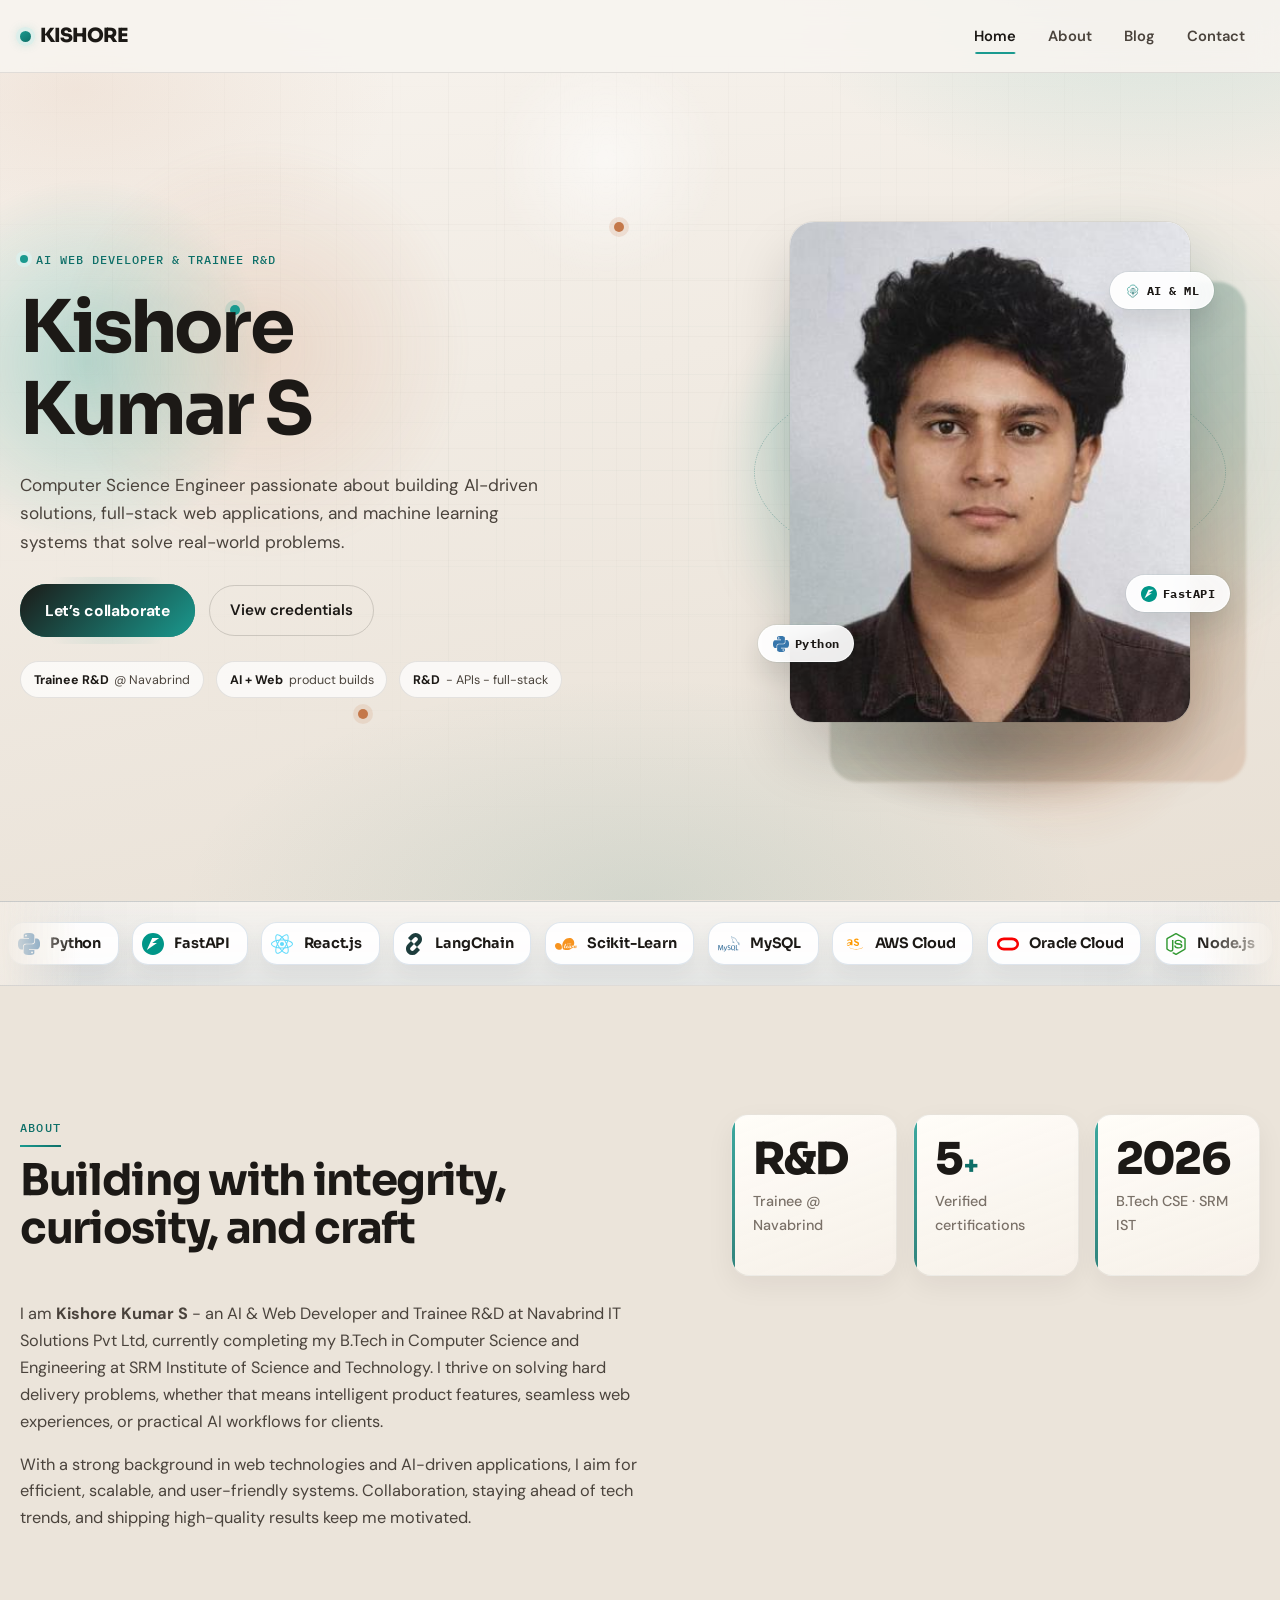
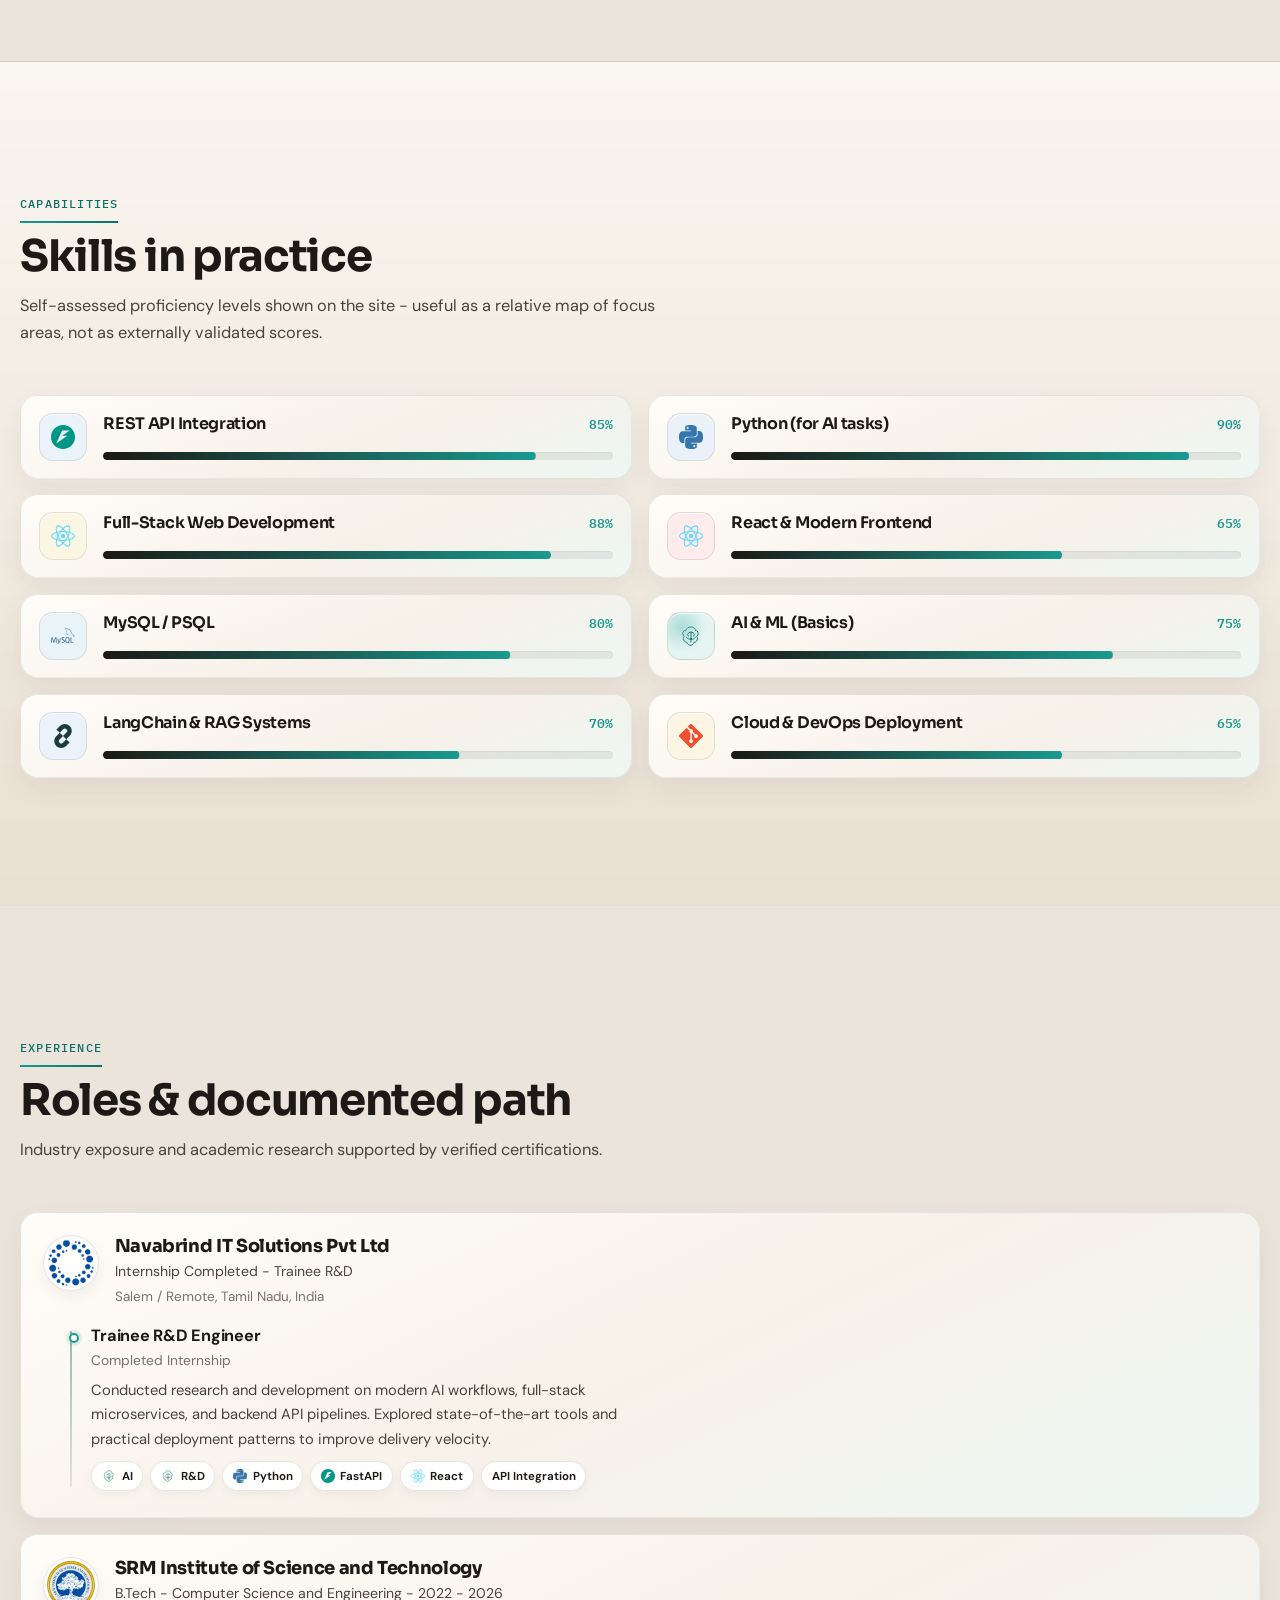
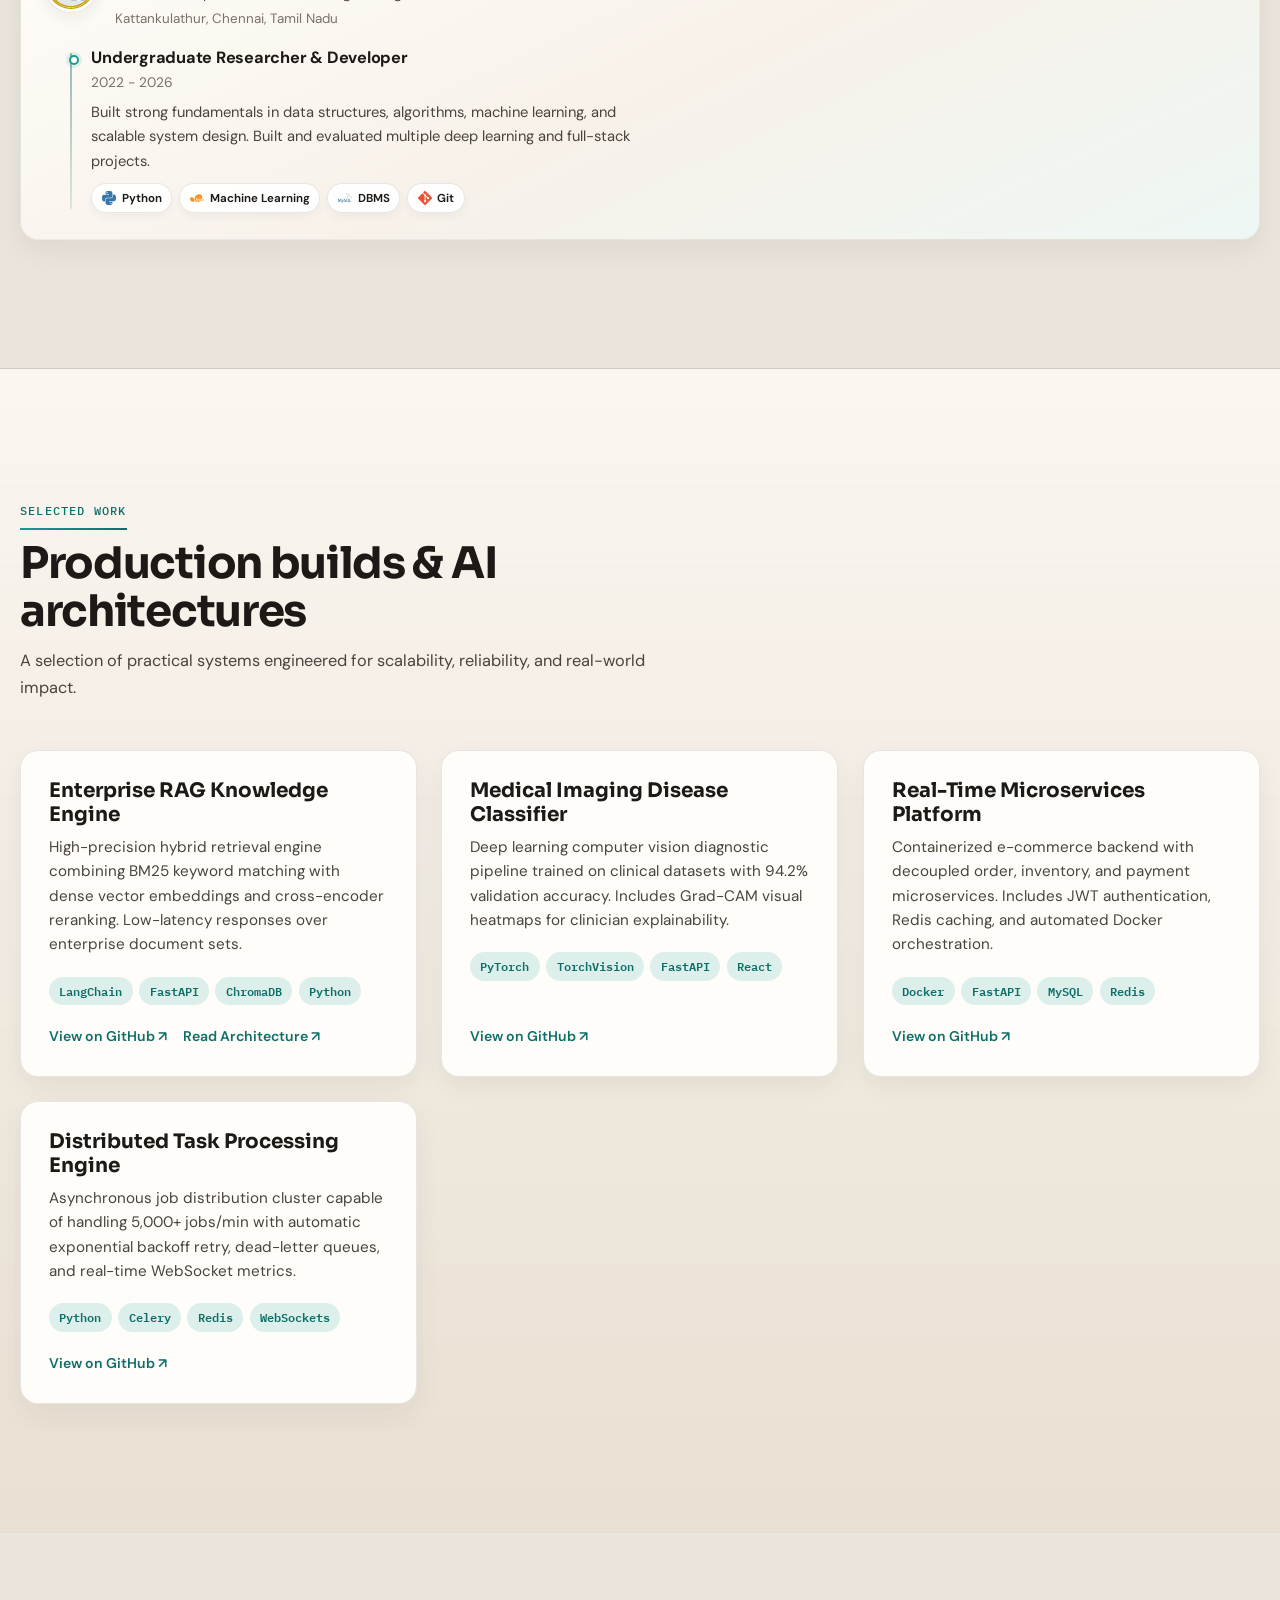
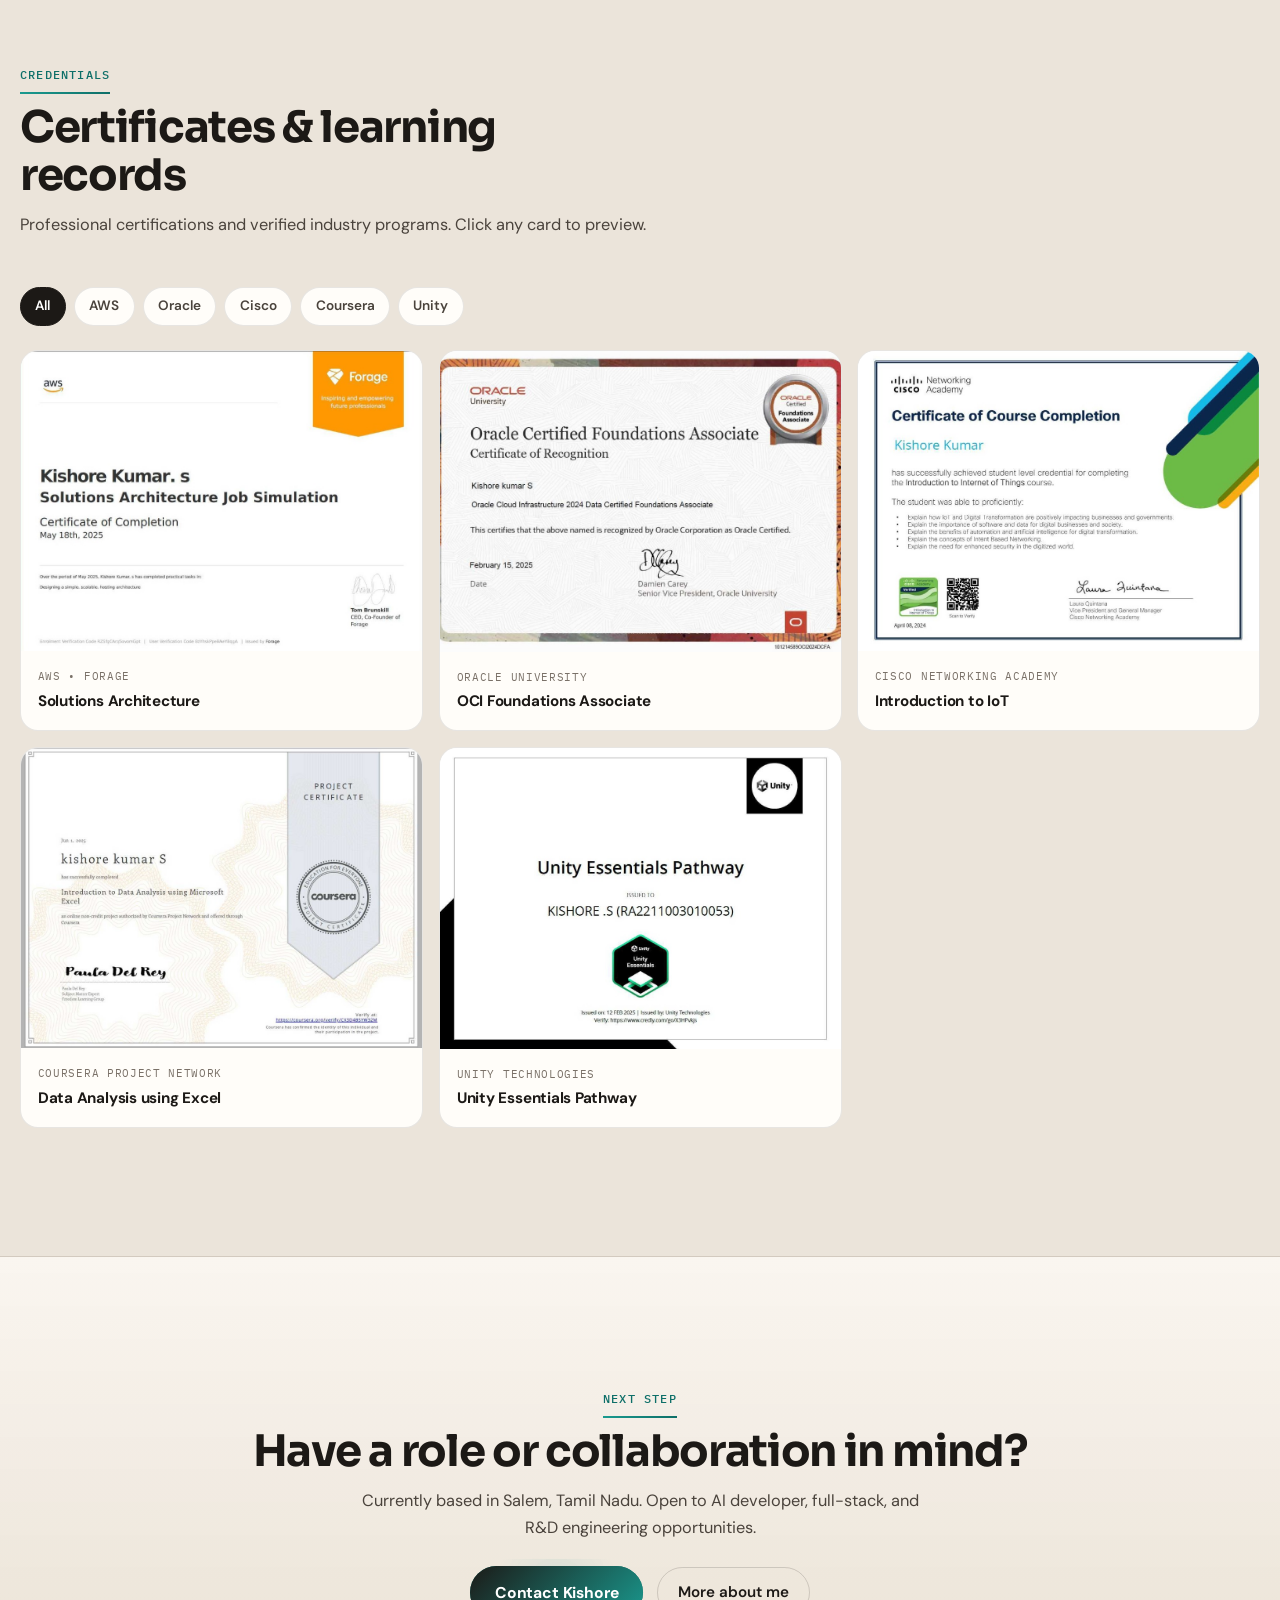
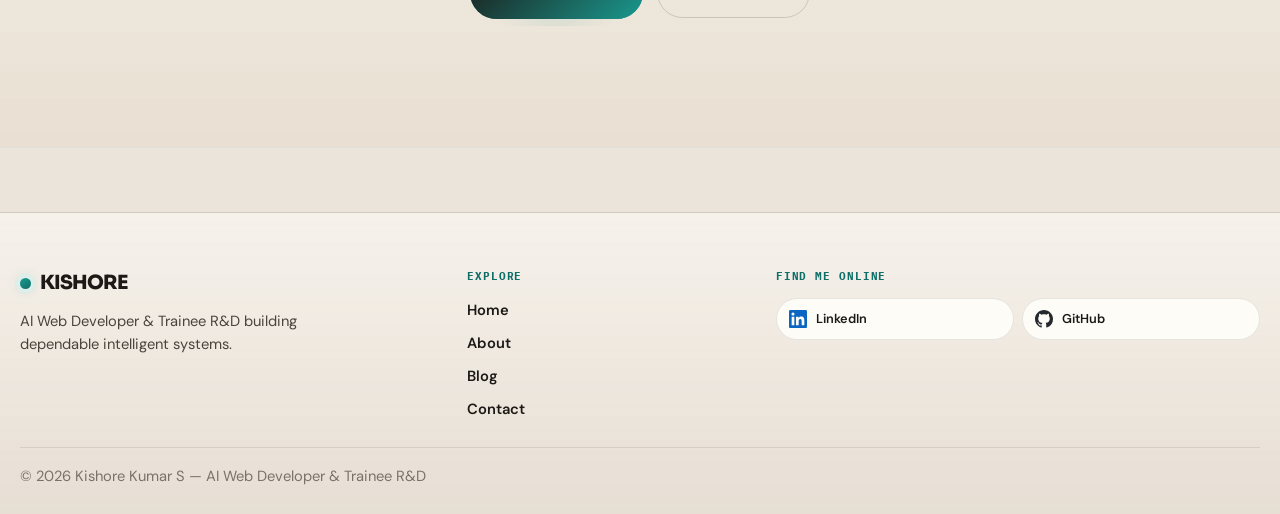
==== index.html @ 79410827 "Initial commit - Personal Portfolio" ====
<!doctype html>
<html lang="en">
<head>
  <meta charset="utf-8">
  <meta name="viewport" content="width=device-width, initial-scale=1">
  <meta name="description" content="Kishore Kumar S - AI Developer, Full Stack Engineer & Trainee R&D at Navabrind IT Solutions. Computer Science Engineer building AI-driven solutions and production web architectures.">
  <link rel="icon" href="img/rfavicon.png" type="image/png">
  <title>Kishore Kumar S - AI Web Developer &amp; Trainee R&amp;D</title>
  <link href="https://cdn.jsdelivr.net/npm/bootstrap@5.3.3/dist/css/bootstrap.min.css" rel="stylesheet">
  <link rel="stylesheet" href="assets/css/portfolio.css?v=28">
  <link rel="stylesheet" href="assets/css/motion.css?v=28">
</head>
<body>
  <div class="scroll-progress" data-scroll-progress aria-hidden="true"></div>
  <div class="cursor-glow" data-cursor-glow aria-hidden="true"></div>

  <!-- SITE HEADER -->
  <header class="site-header" data-site-header>
    <nav class="navbar navbar-expand-lg">
      <div class="nav-shell">
        <a class="brand-mark navbar-brand" href="index.html"><span>KISHORE</span></a>
        <button class="navbar-toggler" type="button" data-bs-toggle="collapse" data-bs-target="#primaryNav" aria-controls="primaryNav" aria-expanded="false" aria-label="Toggle navigation">
          <span class="navbar-toggler-icon"></span>
        </button>
        <div class="collapse navbar-collapse" id="primaryNav">
          <div class="nav-track-host" data-nav-track>
            <span class="nav-indicator" data-nav-indicator aria-hidden="true"></span>
            <ul class="nav-track">
              <li><a class="nav-link is-active" href="index.html" aria-current="page">Home</a></li>
              <li><a class="nav-link" href="about.html">About</a></li>
              <li><a class="nav-link" href="blog.html">Blog</a></li>
              <li><a class="nav-link" href="contact.html">Contact</a></li>
            </ul>
          </div>
        </div>
      </div>
    </nav>
  </header>

  <main>
    <!-- HERO SECTION -->
    <section class="hero is-hero-ready" data-hero>
      <div class="hero-backdrop" aria-hidden="true">
        <span class="hero-orb hero-orb--a"></span>
        <span class="hero-orb hero-orb--b"></span>
        <span class="hero-orb hero-orb--c"></span>
        <span class="hero-spark hero-spark--1"></span>
        <span class="hero-spark hero-spark--2"></span>
        <span class="hero-spark hero-spark--3"></span>
        <span class="hero-spark hero-spark--4"></span>
        <div class="hero-mesh"></div>
      </div>
      <div class="hero-grid">
        <div class="hero-copy">
          <p class="hero-kicker">AI Web Developer &amp; Trainee R&amp;D</p>
          <h1 class="hero-title" aria-label="Kishore Kumar S">
            <span class="reveal-line" style="--order:0"><span class="reveal-line__inner">Kishore</span></span>
            <span class="reveal-line" style="--order:1"><span class="reveal-line__inner">Kumar S</span></span>
          </h1>
          <p class="hero-lead">
            Computer Science Engineer passionate about building AI-driven solutions,
            full-stack web applications, and machine learning systems that solve real-world problems.
          </p>
          <div class="hero-actions">
            <a class="btn-magnet" href="contact.html">
              <span class="btn-magnet__label">Let’s collaborate</span>
            </a>
            <a class="btn-ghost" href="#credentials">View credentials</a>
          </div>
          <!-- White Pill Badges (Template Style) -->
          <div class="hero-trust" aria-label="Highlights">
            <span><strong>Trainee R&amp;D</strong> @ Navabrind</span>
            <span><strong>AI + Web</strong> product builds</span>
            <span><strong>R&amp;D</strong> - APIs - full-stack</span>
          </div>
        </div>

        <div class="hero-visual">
          <div class="portrait-stage">
            <span class="portrait-glow" aria-hidden="true"></span>
            <span class="portrait-ring" aria-hidden="true"></span>
            <span class="portrait-ring portrait-ring--inner" aria-hidden="true"></span>
            <div class="portrait-frame" data-tilt>
              <img class="portrait-img" src="img/kishore-portrait.jpg" alt="Portrait of Kishore Kumar S" width="768" height="1024">
            </div>
            <span class="hero-float-chip hero-float-chip--ai" aria-hidden="true">
              <img src="assets/img/ai-brain.svg" alt="" width="18" height="18"> AI &amp; ML
            </span>
            <span class="hero-float-chip hero-float-chip--api" aria-hidden="true">
              <img src="assets/img/icons/fastapi.svg" alt="" width="16" height="16"> FastAPI
            </span>
            <span class="hero-float-chip hero-float-chip--code" aria-hidden="true">
              <img src="assets/img/icons/python.svg" alt="" width="16" height="16"> Python
            </span>
          </div>
        </div>
      </div>
    </section>

    <!-- MARQUEE -->
    <div class="marquee" aria-label="Technical skill stream">
      <div class="marquee__track" data-marquee>
        <span class="marquee__item"><img src="assets/img/icons/python.svg" alt="" width="22" height="22"> Python</span>
        <span class="marquee__item"><img src="assets/img/icons/fastapi.svg" alt="" width="22" height="22"> FastAPI</span>
        <span class="marquee__item"><img src="assets/img/icons/react.svg" alt="" width="22" height="22"> React.js</span>
        <span class="marquee__item"><img src="assets/img/icons/langchain.svg" alt="" width="22" height="22"> LangChain</span>
        <span class="marquee__item"><img src="assets/img/icons/scikitlearn.svg" alt="" width="22" height="22"> Scikit-Learn</span>
        <span class="marquee__item"><img src="assets/img/icons/mysql.svg" alt="" width="22" height="22"> MySQL</span>
        <span class="marquee__item"><img src="assets/img/icons/aws-color.svg" alt="" width="22" height="22"> AWS Cloud</span>
        <span class="marquee__item"><img src="assets/img/icons/oracle-color.svg" alt="" width="22" height="22"> Oracle Cloud</span>
        <span class="marquee__item"><img src="assets/img/icons/nodejs.svg" alt="" width="22" height="22"> Node.js</span>
        <span class="marquee__item"><img src="assets/img/icons/streamlit.svg" alt="" width="22" height="22"> Streamlit</span>
        <span class="marquee__item"><img src="assets/img/icons/git.svg" alt="" width="22" height="22"> Git &amp; CI/CD</span>
        <!-- Duplicate for continuous scroll -->
        <span class="marquee__item"><img src="assets/img/icons/python.svg" alt="" width="22" height="22"> Python</span>
        <span class="marquee__item"><img src="assets/img/icons/fastapi.svg" alt="" width="22" height="22"> FastAPI</span>
        <span class="marquee__item"><img src="assets/img/icons/react.svg" alt="" width="22" height="22"> React.js</span>
        <span class="marquee__item"><img src="assets/img/icons/langchain.svg" alt="" width="22" height="22"> LangChain</span>
        <span class="marquee__item"><img src="assets/img/icons/scikitlearn.svg" alt="" width="22" height="22"> Scikit-Learn</span>
        <span class="marquee__item"><img src="assets/img/icons/mysql.svg" alt="" width="22" height="22"> MySQL</span>
        <span class="marquee__item"><img src="assets/img/icons/aws-color.svg" alt="" width="22" height="22"> AWS Cloud</span>
        <span class="marquee__item"><img src="assets/img/icons/oracle-color.svg" alt="" width="22" height="22"> Oracle Cloud</span>
      </div>
    </div>

    <!-- ABOUT SECTION (Screenshot 7) -->
    <section class="section" id="about">
      <div class="site-wrap">
        <div class="about-grid">
          <div>
            <header class="section-head" data-reveal style="--order:0">
              <p class="section-eyebrow">About</p>
              <h2 class="section-title">Building with integrity, curiosity, and craft</h2>
            </header>
            <div class="bio-text" data-reveal style="--order:1">
              <p>
                I am <strong>Kishore Kumar S</strong> - an AI &amp; Web Developer and Trainee R&amp;D
                at Navabrind IT Solutions Pvt Ltd, currently completing my B.Tech in Computer Science
                and Engineering at SRM Institute of Science and Technology. I thrive on solving hard
                delivery problems, whether that means intelligent product features, seamless web
                experiences, or practical AI workflows for clients.
              </p>
              <p>
                With a strong background in web technologies and AI-driven applications, I aim for
                efficient, scalable, and user-friendly systems. Collaboration, staying ahead of
                tech trends, and shipping high-quality results keep me motivated.
              </p>
            </div>
          </div>

          <div>
            <div class="metric-grid" aria-label="Operational highlights">
              <article class="metric-card" data-reveal data-lift style="--order:0">
                <div class="metric-value">R&amp;D</div>
                <p class="metric-label">Trainee @ Navabrind</p>
              </article>
              <article class="metric-card" data-reveal data-lift style="--order:1">
                <div class="metric-value">
                  <span data-count="5">0</span><span class="suffix">+</span>
                </div>
                <p class="metric-label">Verified certifications</p>
              </article>
              <article class="metric-card" data-reveal data-lift style="--order:2">
                <div class="metric-value">2026</div>
                <p class="metric-label">B.Tech CSE · SRM IST</p>
              </article>
            </div>
          </div>
        </div>
      </div>
    </section>

    <!-- SKILLS IN PRACTICE (Screenshot 8) -->
    <section class="section section-band" id="skills">
      <div class="site-wrap">
        <header class="section-head" data-reveal style="--order:0">
          <p class="section-eyebrow">Capabilities</p>
          <h2 class="section-title">Skills in practice</h2>
          <p class="section-copy">
            Self-assessed proficiency levels shown on the site - useful as a relative map of focus areas,
            not as externally validated scores.
          </p>
        </header>

        <div class="skill-stack">
          <div class="skill-row" data-skill="85" data-reveal style="--order:0">
            <div class="skill-icon skill-icon--api" aria-hidden="true">
              <img src="assets/img/icons/fastapi.svg" alt="" width="24" height="24">
            </div>
            <div class="skill-meta">
              <h3 class="skill-name">REST API Integration</h3>
              <span class="skill-badge" data-skill-badge>0%</span>
            </div>
            <div class="skill-track" role="presentation"><span class="skill-fill"></span></div>
          </div>

          <div class="skill-row" data-skill="90" data-reveal style="--order:1">
            <div class="skill-icon skill-icon--python" aria-hidden="true">
              <img src="assets/img/icons/python.svg" alt="" width="24" height="24">
            </div>
            <div class="skill-meta">
              <h3 class="skill-name">Python (for AI tasks)</h3>
              <span class="skill-badge" data-skill-badge>0%</span>
            </div>
            <div class="skill-track" role="presentation"><span class="skill-fill"></span></div>
          </div>

          <div class="skill-row" data-skill="88" data-reveal style="--order:2">
            <div class="skill-icon skill-icon--js" aria-hidden="true">
              <img src="assets/img/icons/react.svg" alt="" width="24" height="24">
            </div>
            <div class="skill-meta">
              <h3 class="skill-name">Full-Stack Web Development</h3>
              <span class="skill-badge" data-skill-badge>0%</span>
            </div>
            <div class="skill-track" role="presentation"><span class="skill-fill"></span></div>
          </div>

          <div class="skill-row" data-skill="65" data-reveal style="--order:3">
            <div class="skill-icon skill-icon--ci" aria-hidden="true">
              <img src="assets/img/icons/react.svg" alt="" width="24" height="24">
            </div>
            <div class="skill-meta">
              <h3 class="skill-name">React &amp; Modern Frontend</h3>
              <span class="skill-badge" data-skill-badge>0%</span>
            </div>
            <div class="skill-track" role="presentation"><span class="skill-fill"></span></div>
          </div>

          <div class="skill-row" data-skill="80" data-reveal style="--order:4">
            <div class="skill-icon skill-icon--db" aria-hidden="true">
              <img src="assets/img/icons/mysql.svg" alt="" width="24" height="24">
            </div>
            <div class="skill-meta">
              <h3 class="skill-name">MySQL / PSQL</h3>
              <span class="skill-badge" data-skill-badge>0%</span>
            </div>
            <div class="skill-track" role="presentation"><span class="skill-fill"></span></div>
          </div>

          <div class="skill-row" data-skill="75" data-reveal style="--order:5">
            <div class="skill-icon skill-icon--ai" aria-hidden="true">
              <img src="assets/img/ai-brain.svg" alt="" width="24" height="24">
            </div>
            <div class="skill-meta">
              <h3 class="skill-name">AI &amp; ML (Basics)</h3>
              <span class="skill-badge" data-skill-badge>0%</span>
            </div>
            <div class="skill-track" role="presentation"><span class="skill-fill"></span></div>
          </div>

          <div class="skill-row" data-skill="70" data-reveal style="--order:6">
            <div class="skill-icon skill-icon--api" aria-hidden="true">
              <img src="assets/img/icons/langchain.svg" alt="" width="24" height="24">
            </div>
            <div class="skill-meta">
              <h3 class="skill-name">LangChain &amp; RAG Systems</h3>
              <span class="skill-badge" data-skill-badge>0%</span>
            </div>
            <div class="skill-track" role="presentation"><span class="skill-fill"></span></div>
          </div>

          <div class="skill-row" data-skill="65" data-reveal style="--order:7">
            <div class="skill-icon skill-icon--js" aria-hidden="true">
              <img src="assets/img/icons/git.svg" alt="" width="24" height="24">
            </div>
            <div class="skill-meta">
              <h3 class="skill-name">Cloud &amp; DevOps Deployment</h3>
              <span class="skill-badge" data-skill-badge>0%</span>
            </div>
            <div class="skill-track" role="presentation"><span class="skill-fill"></span></div>
          </div>
        </div>
      </div>
    </section>

    <!-- EXPERIENCE SECTION -->
    <section class="section" id="experience">
      <div class="site-wrap">
        <header class="section-head" data-reveal style="--order:0">
          <p class="section-eyebrow">Experience</p>
          <h2 class="section-title">Roles &amp; documented path</h2>
          <p class="section-copy">
            Industry exposure and academic research supported by verified certifications.
          </p>
        </header>

        <div class="exp-list">
          <!-- Navabrind IT Solutions -->
          <article class="exp-card" data-reveal data-lift style="--order:0">
            <div class="exp-card__head">
              <img class="exp-logo exp-logo--round" src="img/orgs/navabrind.svg" alt="Navabrind IT Solutions" width="56" height="56">
              <div>
                <h3 class="exp-company">Navabrind IT Solutions Pvt Ltd</h3>
                <p class="exp-meta">Internship Completed - Trainee R&amp;D</p>
                <p class="exp-loc">Salem / Remote, Tamil Nadu, India</p>
              </div>
            </div>
            <div class="exp-roles">
              <div class="exp-role">
                <h4 class="exp-role__title">Trainee R&amp;D Engineer</h4>
                <p class="exp-role__dates">Completed Internship</p>
                <p class="exp-role__copy">
                  Conducted research and development on modern AI workflows, full-stack microservices,
                  and backend API pipelines. Explored state-of-the-art tools and practical deployment
                  patterns to improve delivery velocity.
                </p>
                <div class="exp-skills">
                  <span class="exp-skill"><img src="assets/img/ai-brain.svg" alt="" width="16" height="16">AI</span>
                  <span class="exp-skill"><img src="assets/img/ai-brain.svg" alt="" width="16" height="16">R&amp;D</span>
                  <span class="exp-skill"><img src="assets/img/icons/python.svg" alt="" width="16" height="16">Python</span>
                  <span class="exp-skill"><img src="assets/img/icons/fastapi.svg" alt="" width="16" height="16">FastAPI</span>
                  <span class="exp-skill"><img src="assets/img/icons/react.svg" alt="" width="16" height="16">React</span>
                  <span class="exp-skill">API Integration</span>
                </div>
              </div>
            </div>
          </article>

          <!-- SRM IST -->
          <article class="exp-card" data-reveal data-lift style="--order:1">
            <div class="exp-card__head">
              <img class="exp-logo exp-logo--round" src="img/orgs/srm.svg" alt="SRM Institute of Science and Technology" width="56" height="56">
              <div>
                <h3 class="exp-company">SRM Institute of Science and Technology</h3>
                <p class="exp-meta">B.Tech - Computer Science and Engineering - 2022 - 2026</p>
                <p class="exp-loc">Kattankulathur, Chennai, Tamil Nadu</p>
              </div>
            </div>
            <div class="exp-roles">
              <div class="exp-role">
                <h4 class="exp-role__title">Undergraduate Researcher &amp; Developer</h4>
                <p class="exp-role__dates">2022 - 2026</p>
                <p class="exp-role__copy">
                  Built strong fundamentals in data structures, algorithms, machine learning, and
                  scalable system design. Built and evaluated multiple deep learning and full-stack projects.
                </p>
                <div class="exp-skills">
                  <span class="exp-skill"><img src="assets/img/icons/python.svg" alt="" width="16" height="16">Python</span>
                  <span class="exp-skill"><img src="assets/img/icons/scikitlearn.svg" alt="" width="16" height="16">Machine Learning</span>
                  <span class="exp-skill"><img src="assets/img/icons/mysql.svg" alt="" width="16" height="16">DBMS</span>
                  <span class="exp-skill"><img src="assets/img/icons/git.svg" alt="" width="16" height="16">Git</span>
                </div>
              </div>
            </div>
          </article>
        </div>
      </div>
    </section>

    <!-- FEATURED PROJECTS -->
    <section class="section section-band" id="projects">
      <div class="site-wrap">
        <header class="section-head" data-reveal style="--order:0">
          <p class="section-eyebrow">Selected Work</p>
          <h2 class="section-title">Production builds &amp; AI architectures</h2>
          <p class="section-copy">
            A selection of practical systems engineered for scalability, reliability, and real-world impact.
          </p>
        </header>

        <div class="project-grid">
          <article class="project-card" data-reveal data-lift style="--order:0">
            <div>
              <h3 class="project-card__title">Enterprise RAG Knowledge Engine</h3>
              <p class="project-card__copy">
                High-precision hybrid retrieval engine combining BM25 keyword matching with dense vector embeddings
                and cross-encoder reranking. Low-latency responses over enterprise document sets.
              </p>
              <div class="project-card__tech">
                <span>LangChain</span><span>FastAPI</span><span>ChromaDB</span><span>Python</span>
              </div>
            </div>
            <div class="project-card__links">
              <a href="https://github.com/kishore774477" target="_blank" rel="noopener noreferrer">View on GitHub ↗</a>
              <a href="blog-rag-production-guide.html">Read Architecture ↗</a>
            </div>
          </article>

          <article class="project-card" data-reveal data-lift style="--order:1">
            <div>
              <h3 class="project-card__title">Medical Imaging Disease Classifier</h3>
              <p class="project-card__copy">
                Deep learning computer vision diagnostic pipeline trained on clinical datasets with 94.2% validation
                accuracy. Includes Grad-CAM visual heatmaps for clinician explainability.
              </p>
              <div class="project-card__tech">
                <span>PyTorch</span><span>TorchVision</span><span>FastAPI</span><span>React</span>
              </div>
            </div>
            <div class="project-card__links">
              <a href="https://github.com/kishore774477" target="_blank" rel="noopener noreferrer">View on GitHub ↗</a>
            </div>
          </article>

          <article class="project-card" data-reveal data-lift style="--order:2">
            <div>
              <h3 class="project-card__title">Real-Time Microservices Platform</h3>
              <p class="project-card__copy">
                Containerized e-commerce backend with decoupled order, inventory, and payment microservices.
                Includes JWT authentication, Redis caching, and automated Docker orchestration.
              </p>
              <div class="project-card__tech">
                <span>Docker</span><span>FastAPI</span><span>MySQL</span><span>Redis</span>
              </div>
            </div>
            <div class="project-card__links">
              <a href="https://github.com/kishore774477" target="_blank" rel="noopener noreferrer">View on GitHub ↗</a>
            </div>
          </article>

          <article class="project-card" data-reveal data-lift style="--order:3">
            <div>
              <h3 class="project-card__title">Distributed Task Processing Engine</h3>
              <p class="project-card__copy">
                Asynchronous job distribution cluster capable of handling 5,000+ jobs/min with automatic exponential
                backoff retry, dead-letter queues, and real-time WebSocket metrics.
              </p>
              <div class="project-card__tech">
                <span>Python</span><span>Celery</span><span>Redis</span><span>WebSockets</span>
              </div>
            </div>
            <div class="project-card__links">
              <a href="https://github.com/kishore774477" target="_blank" rel="noopener noreferrer">View on GitHub ↗</a>
            </div>
          </article>
        </div>
      </div>
    </section>

    <!-- CREDENTIALS / CERTIFICATES (Screenshot 3 Fix) -->
    <section class="section" id="credentials">
      <div class="site-wrap">
        <header class="section-head" data-reveal style="--order:0">
          <p class="section-eyebrow">Credentials</p>
          <h2 class="section-title">Certificates &amp; learning records</h2>
          <p class="section-copy">
            Professional certifications and verified industry programs. Click any card to preview.
          </p>
        </header>

        <div class="cert-toolbar" data-cert-filters data-reveal style="--order:1" role="toolbar" aria-label="Filter certificates">
          <button type="button" class="cert-filter is-active" data-filter="*" aria-pressed="true">All</button>
          <button type="button" class="cert-filter" data-filter="aws" aria-pressed="false">AWS</button>
          <button type="button" class="cert-filter" data-filter="oracle" aria-pressed="false">Oracle</button>
          <button type="button" class="cert-filter" data-filter="cisco" aria-pressed="false">Cisco</button>
          <button type="button" class="cert-filter" data-filter="coursera" aria-pressed="false">Coursera</button>
          <button type="button" class="cert-filter" data-filter="unity" aria-pressed="false">Unity</button>
        </div>

        <div class="cert-grid" data-cert-grid>
          <!-- AWS Card -->
          <button type="button" class="cert-card" data-category="aws" data-reveal data-lift style="--order:0"
            data-cert-src="img/certificates/aws-solutions-architecture.jpg"
            data-cert-alt="AWS Solutions Architecture Job Simulation - Kishore Kumar S">
            <div class="cert-card__media">
              <img loading="lazy" src="img/certificates/aws-solutions-architecture.jpg" alt="AWS Solutions Architecture Job Simulation">
            </div>
            <div class="cert-card__body">
              <p class="cert-card__issuer">AWS &bull; Forage</p>
              <h3 class="cert-card__title">Solutions Architecture</h3>
            </div>
          </button>

          <!-- Oracle Card -->
          <button type="button" class="cert-card" data-category="oracle" data-reveal data-lift style="--order:1"
            data-cert-src="img/certificates/oracle-oci-foundations.jpg"
            data-cert-alt="Oracle Cloud Infrastructure 2024 Foundations Associate - Kishore Kumar S">
            <div class="cert-card__media">
              <img loading="lazy" src="img/certificates/oracle-oci-foundations.jpg" alt="Oracle Cloud Infrastructure 2024 Foundations Associate">
            </div>
            <div class="cert-card__body">
              <p class="cert-card__issuer">Oracle University</p>
              <h3 class="cert-card__title">OCI Foundations Associate</h3>
            </div>
          </button>

          <!-- Cisco Card -->
          <button type="button" class="cert-card" data-category="cisco" data-reveal data-lift style="--order:2"
            data-cert-src="img/certificates/cisco-iot-networking.jpg"
            data-cert-alt="Cisco Introduction to Internet of Things - Kishore Kumar S">
            <div class="cert-card__media">
              <img loading="lazy" src="img/certificates/cisco-iot-networking.jpg" alt="Cisco Introduction to Internet of Things">
            </div>
            <div class="cert-card__body">
              <p class="cert-card__issuer">Cisco Networking Academy</p>
              <h3 class="cert-card__title">Introduction to IoT</h3>
            </div>
          </button>

          <!-- Coursera Card -->
          <button type="button" class="cert-card" data-category="coursera" data-reveal data-lift style="--order:3"
            data-cert-src="img/certificates/coursera-data-analysis.jpg"
            data-cert-alt="Coursera Introduction to Data Analysis using Excel - Kishore Kumar S">
            <div class="cert-card__media">
              <img loading="lazy" src="img/certificates/coursera-data-analysis.jpg" alt="Coursera Introduction to Data Analysis using Excel">
            </div>
            <div class="cert-card__body">
              <p class="cert-card__issuer">Coursera Project Network</p>
              <h3 class="cert-card__title">Data Analysis using Excel</h3>
            </div>
          </button>

          <!-- Unity Card -->
          <button type="button" class="cert-card" data-category="unity" data-reveal data-lift style="--order:4"
            data-cert-src="img/certificates/unity-essentials.jpg"
            data-cert-alt="Unity Essentials Pathway - Kishore Kumar S">
            <div class="cert-card__media">
              <img loading="lazy" src="img/certificates/unity-essentials.jpg" alt="Unity Essentials Pathway">
            </div>
            <div class="cert-card__body">
              <p class="cert-card__issuer">Unity Technologies</p>
              <h3 class="cert-card__title">Unity Essentials Pathway</h3>
            </div>
          </button>
        </div>
      </div>
    </section>

    <!-- CERTIFICATE MODAL -->
    <div class="modal fade cert-modal" id="certPreviewModal" tabindex="-1" aria-hidden="true">
      <div class="modal-dialog modal-dialog-centered modal-xl">
        <div class="modal-content">
          <div class="modal-header border-0 pb-0 justify-content-end">
            <button type="button" class="btn-close" data-bs-dismiss="modal" aria-label="Close"></button>
          </div>
          <div class="modal-body text-center p-2 p-md-4">
            <img id="certPreviewImage" src="" alt="" class="img-fluid rounded" style="max-height: 85vh; width: auto; box-shadow: 0 16px 48px rgba(0,0,0,0.35);">
          </div>
        </div>
      </div>
    </div>

    <!-- CTA SECTION -->
    <section class="section section-band">
      <div class="site-wrap text-center" data-reveal style="--order:0">
        <p class="section-eyebrow">Next step</p>
        <h2 class="section-title">Have a role or collaboration in mind?</h2>
        <p class="section-copy" style="max-width:36rem;margin-inline:auto">
          Currently based in Salem, Tamil Nadu. Open to AI developer, full-stack, and R&amp;D engineering opportunities.
        </p>
        <div class="hero-actions justify-content-center mt-4">
          <a class="btn-magnet" href="contact.html">
            <span class="btn-magnet__label">Contact Kishore</span>
          </a>
          <a class="btn-ghost" href="about.html">More about me</a>
        </div>
      </div>
    </section>
  </main>

  <!-- SITE FOOTER -->
  <footer class="site-footer">
    <div class="footer-shell">
      <div class="footer-brand">
        <a class="brand-mark" href="index.html"><span>KISHORE</span></a>
        <p>AI Web Developer &amp; Trainee R&amp;D building dependable intelligent systems.</p>
      </div>
      <div class="footer-col">
        <p class="footer-label">Explore</p>
        <nav class="footer-nav" aria-label="Footer">
          <a href="index.html">Home</a>
          <a href="about.html">About</a>
          <a href="blog.html">Blog</a>
          <a href="contact.html">Contact</a>
        </nav>
      </div>
      <div class="footer-col footer-col--social">
        <p class="footer-label">Find me online</p>
        <div class="footer-social">
          <a class="social-chip" href="https://www.linkedin.com/in/kishore-kumar-s-332512379" target="_blank" rel="noopener noreferrer" aria-label="LinkedIn">
            <span class="social-chip__icon" aria-hidden="true">
              <svg xmlns="http://www.w3.org/2000/svg" viewBox="0 0 24 24" width="18" height="18" fill="#0A66C2"><path d="M20.447 20.452h-3.554v-5.569c0-1.328-.027-3.037-1.852-3.037-1.853 0-2.136 1.445-2.136 2.939v5.667H9.351V9h3.414v1.561h.046c.477-.9 1.637-1.85 3.37-1.85 3.601 0 4.267 2.37 4.267 5.455v6.286zM5.337 7.433a2.062 2.062 0 01-2.063-2.065 2.064 2.064 0 112.063 2.065zm1.782 13.019H3.555V9h3.564v11.452zM22.225 0H1.771C.792 0 0 .774 0 1.729v20.542C0 23.227.792 24 1.771 24h20.451C23.2 24 24 23.227 24 22.271V1.729C24 .774 23.2 0 22.222 0h.003z"/></svg>
            </span>
            LinkedIn
          </a>
          <a class="social-chip" href="https://github.com/kishore774477" target="_blank" rel="noopener noreferrer" aria-label="GitHub">
            <span class="social-chip__icon" aria-hidden="true">
              <svg xmlns="http://www.w3.org/2000/svg" viewBox="0 0 24 24" width="18" height="18" fill="#24292e"><path d="M12 0C5.37 0 0 5.37 0 12c0 5.31 3.435 9.795 8.205 11.385.6.105.825-.255.825-.57 0-.285-.015-1.23-.015-2.235-3.015.555-3.795-.735-4.035-1.41-.135-.345-.72-1.41-1.23-1.695-.42-.225-1.02-.78-.015-.795.945-.015 1.62.87 1.845 1.23 1.08 1.815 2.805 1.305 3.495.99.105-.78.42-1.305.765-1.605-2.67-.3-5.46-1.335-5.46-5.925 0-1.305.465-2.385 1.23-3.225-.12-.3-.54-1.53.12-3.18 0 0 1.005-.315 3.3 1.23.96-.27 1.98-.405 3-.405s2.04.135 3 .405c2.295-1.56 3.3-1.23 3.3-1.23.66 1.65.24 2.88.12 3.18.765.84 1.23 1.905 1.23 3.225 0 4.605-2.805 5.625-5.475 5.925.435.375.81 1.095.81 2.22 0 1.605-.015 2.895-.015 3.3 0 .315.225.69.825.57A12.02 12.02 0 0024 12c0-6.63-5.37-12-12-12z"/></svg>
            </span>
            GitHub
          </a>
        </div>
      </div>
    </div>
    <div class="footer-bar">
      <p>© <span id="year"></span> Kishore Kumar S — AI Web Developer &amp; Trainee R&amp;D</p>
    </div>
  </footer>

  <script src="https://cdn.jsdelivr.net/npm/bootstrap@5.3.3/dist/js/bootstrap.bundle.min.js"></script>
  <script src="assets/js/motion-engine.js?v=25"></script>
  <script>document.getElementById("year").textContent = new Date().getFullYear();</script>
</body>
</html>
---- assets/css/portfolio.css ----
/* ==========================================================================
   Ragunath S M — Portfolio Design System
   Light technical studio · Bootstrap 5 companion
   ========================================================================== */

@import url("https://fonts.googleapis.com/css2?family=DM+Sans:ital,opsz,wght@0,9..40,400;0,9..40,500;0,9..40,600;0,9..40,700;1,9..40,400&family=IBM+Plex+Mono:wght@400;500;600&family=Sora:wght@500;600;700&display=swap");

:root {
  /* Mild warm studio - soft parchment + deep ink + refined teal */
  --navy: #1c1916;
  --ink: #1c1916;
  --ink-soft: #4a433c;
  --muted: #7a7168;
  --accent: #0e6f68;
  --accent-bright: #1a9a8f;
  --accent-soft: #dcefeb;
  --accent-glow: rgba(26, 154, 143, 0.26);
  --warm: #c4845a;
  --warm-soft: rgba(196, 132, 90, 0.14);
  --paper: #f7f3ed;
  --paper-deep: #e8e1d6;
  --line: rgba(28, 25, 22, 0.1);
  --line-strong: rgba(28, 25, 22, 0.16);
  --surface: rgba(255, 252, 248, 0.92);
  --surface-solid: #fffdf9;
  --danger: #b42318;
  --radius-sm: 12px;
  --radius: 18px;
  --radius-lg: 26px;
  --nav-h: 72px;
  --section-y: clamp(72px, 10vw, 140px);
  --wrap: min(1240px, calc(100% - 32px));
  --article-wrap: min(1320px, calc(100% - 24px));
  --font-display: "Sora", sans-serif;
  --font-body: "DM Sans", sans-serif;
  --font-mono: "IBM Plex Mono", monospace;
  --ease-out: cubic-bezier(0.22, 1, 0.36, 1);
  --shadow-lift: 0 20px 44px rgba(28, 25, 22, 0.1);
  --shadow-card: 0 10px 28px rgba(28, 25, 22, 0.06);
}

*,
*::before,
*::after {
  box-sizing: border-box;
}

html {
  scroll-behavior: smooth;
}

body {
  margin: 0;
  font-family: var(--font-body);
  font-size: 1.02rem;
  line-height: 1.65;
  color: var(--ink);
  background-color: #ebe4da;
  background-image:
    radial-gradient(ellipse 52% 44% at 90% -4%, rgba(26, 154, 143, 0.16), transparent 58%),
    radial-gradient(ellipse 44% 38% at 6% 10%, rgba(196, 132, 90, 0.12), transparent 56%),
    radial-gradient(ellipse 58% 40% at 50% 100%, rgba(14, 111, 104, 0.1), transparent 62%),
    linear-gradient(168deg, #f8f4ef 0%, #f1ebe3 42%, #e8e0d5 100%);
  background-attachment: fixed;
  -webkit-font-smoothing: antialiased;
  text-rendering: optimizeLegibility;
}

body::before {
  content: "";
  position: fixed;
  inset: 0;
  pointer-events: none;
  z-index: 0;
  opacity: 0.55;
  background-image:
    linear-gradient(rgba(26, 22, 18, 0.04) 1px, transparent 1px),
    linear-gradient(90deg, rgba(26, 22, 18, 0.04) 1px, transparent 1px);
  background-size: 56px 56px;
  mask-image: radial-gradient(ellipse 90% 80% at 50% 30%, #000 20%, transparent 78%);
}

body::after {
  content: "";
  position: fixed;
  inset: auto;
  width: min(42vw, 520px);
  height: min(42vw, 520px);
  right: -8%;
  top: 18%;
  border-radius: 50%;
  pointer-events: none;
  z-index: 0;
  background: radial-gradient(circle, rgba(26, 155, 142, 0.16), transparent 68%);
  filter: blur(8px);
  animation: ambient-drift 14s var(--ease-out) infinite alternate;
}

@keyframes ambient-drift {
  from { transform: translate3d(0, 0, 0) scale(1); }
  to { transform: translate3d(-6%, 8%, 0) scale(1.08); }
}

main,
.site-header,
.site-footer,
.marquee {
  position: relative;
  z-index: 1;
}

.cursor-glow {
  position: fixed;
  width: 420px;
  height: 420px;
  border-radius: 50%;
  pointer-events: none;
  z-index: 0;
  background: radial-gradient(circle, rgba(26, 154, 143, 0.14), transparent 68%);
  transform: translate3d(-50%, -50%, 0);
  will-change: transform;
  opacity: 0;
  transition: opacity 350ms ease;
}

.cursor-glow.is-on {
  opacity: 1;
}

.scroll-progress {
  position: fixed;
  top: 0;
  left: 0;
  height: 3px;
  width: 100%;
  z-index: 1100;
  transform-origin: left center;
  transform: scaleX(0);
  background: linear-gradient(90deg, var(--navy), var(--accent-bright));
  will-change: transform;
  pointer-events: none;
}

img {
  max-width: 100%;
  height: auto;
  display: block;
}

a {
  color: var(--accent);
  text-decoration: none;
  transition: color 200ms var(--ease-out);
}

a:hover {
  color: var(--accent-bright);
}

a:focus-visible,
button:focus-visible,
.nav-link:focus-visible,
.btn-magnet:focus-visible {
  outline: 2px solid var(--accent);
  outline-offset: 3px;
}

.site-wrap {
  width: var(--wrap);
  margin-inline: auto;
}

/* --------------------------------------------------------------------------
   Sticky blur navbar + sliding underline (no text-color clash)
   -------------------------------------------------------------------------- */
.site-header {
  position: sticky;
  top: 0;
  z-index: 1040;
  width: 100%;
  min-height: var(--nav-h);
  background: rgba(248, 244, 239, 0.88);
  backdrop-filter: blur(14px);
  -webkit-backdrop-filter: blur(14px);
  border-bottom: 1px solid var(--line);
  pointer-events: auto;
  transition: background 250ms var(--ease-out), box-shadow 250ms var(--ease-out);
}

.site-header.is-scrolled {
  background: rgba(255, 253, 249, 0.94);
  box-shadow: 0 10px 28px rgba(18, 24, 22, 0.07);
}

.site-header .navbar {
  width: 100%;
  min-height: var(--nav-h);
  padding-block: 0;
  padding-inline: 0;
}

.nav-shell {
  display: flex;
  align-items: center;
  justify-content: space-between;
  gap: 1rem;
  width: var(--wrap);
  max-width: 100%;
  margin-inline: auto;
  padding: 0;
  border: 0;
  border-radius: 0;
  background: transparent;
  box-shadow: none;
  backdrop-filter: none;
}

.site-header .navbar-collapse {
  flex-grow: 0;
}

@media (min-width: 992px) {
  .site-header .navbar-collapse {
    margin-left: auto;
  }
}

.brand-mark {
  display: inline-flex;
  align-items: center;
  gap: 0.55rem;
  font-family: var(--font-display);
  font-weight: 800;
  font-size: 1.22rem;
  letter-spacing: -0.045em;
  color: var(--ink);
  text-decoration: none;
}

.brand-mark::before {
  content: "";
  width: 11px;
  height: 11px;
  border-radius: 50%;
  background: linear-gradient(145deg, var(--accent-bright), var(--accent));
  box-shadow:
    0 0 0 4px var(--accent-soft),
    0 0 12px rgba(26, 155, 142, 0.45);
  animation: icon-pulse 2.8s ease-in-out infinite;
}

.brand-mark img {
  display: none;
}

.brand-mark:hover {
  color: var(--accent);
}

.nav-track-host {
  position: relative;
  margin-left: auto;
}

.nav-track {
  position: relative;
  display: flex;
  align-items: center;
  gap: 0.1rem;
  list-style: none;
  margin: 0;
  padding: 0;
}

.nav-track .nav-link {
  position: relative;
  z-index: 2;
  padding: 0.7rem 0.95rem;
  font-size: 0.92rem;
  font-weight: 600;
  color: var(--ink-soft);
  border-radius: 0;
  pointer-events: auto;
  cursor: pointer;
  transition: color 200ms var(--ease-out);
}

.nav-track .nav-link:hover,
.nav-track .nav-link.is-active,
.nav-track .nav-link.is-hot {
  color: var(--ink);
}

.nav-indicator {
  position: absolute;
  left: 0;
  bottom: 0.35rem;
  height: 2px;
  width: 0;
  border-radius: 2px;
  background: var(--accent-bright);
  pointer-events: none;
  will-change: transform, width;
  transition:
    transform 420ms var(--ease-out),
    width 420ms var(--ease-out),
    opacity 200ms ease;
  opacity: 0;
  transform: translate3d(0, 0, 0);
}

.nav-indicator.is-ready {
  opacity: 1;
}

.navbar-toggler {
  border: 1px solid var(--line-strong);
  border-radius: 10px;
  padding: 0.45rem 0.55rem;
  background: #fff;
}

.navbar-toggler:focus { box-shadow: none; }

.navbar-toggler-icon {
  width: 1.2rem;
  height: 1.2rem;
  background-image: url("data:image/svg+xml,%3csvg xmlns='http://www.w3.org/2000/svg' viewBox='0 0 30 30'%3e%3cpath stroke='%230c1a14' stroke-linecap='round' stroke-miterlimit='10' stroke-width='2' d='M4 7h22M4 15h22M4 23h22'/%3e%3c/svg%3e");
}

@media (max-width: 991.98px) {
  .nav-track-host {
    width: 100%;
    margin-left: 0;
  }

  .nav-track {
    flex-direction: column;
    align-items: stretch;
    gap: 0.25rem;
    padding: 0.75rem 0 1rem;
  }

  .nav-indicator { display: none; }

  .nav-track .nav-link.is-active {
    color: var(--accent);
  }
}

/* --------------------------------------------------------------------------
   Hero — split studio
   -------------------------------------------------------------------------- */
.hero {
  position: relative;
  min-height: min(calc(100svh - var(--nav-h)), 880px);
  display: flex;
  align-items: center;
  padding: clamp(32px, 6vw, 72px) 0 clamp(56px, 8vw, 104px);
  overflow: visible;
}

.hero::before {
  content: "";
  position: absolute;
  inset: 8% auto auto 4%;
  width: min(38vw, 420px);
  height: min(38vw, 420px);
  border-radius: 50%;
  background: radial-gradient(circle, rgba(196, 120, 74, 0.18), transparent 70%);
  filter: blur(6px);
  pointer-events: none;
  z-index: 0;
  animation: ambient-drift 16s var(--ease-out) infinite alternate-reverse;
}

.hero-backdrop {
  position: absolute;
  inset: 0;
  pointer-events: none;
  z-index: 0;
  overflow: hidden;
}

.hero-mesh {
  position: absolute;
  inset: -10%;
  opacity: 0.35;
  background-image:
    linear-gradient(rgba(15, 107, 102, 0.07) 1px, transparent 1px),
    linear-gradient(90deg, rgba(15, 107, 102, 0.07) 1px, transparent 1px);
  background-size: 48px 48px;
  mask-image: radial-gradient(ellipse 70% 65% at 55% 45%, #000 10%, transparent 72%);
  animation: hero-mesh-drift 22s linear infinite;
  will-change: transform;
}

.hero-orb {
  position: absolute;
  border-radius: 50%;
  filter: blur(2px);
  will-change: transform, opacity;
}

.hero-orb--a {
  width: min(42vw, 380px);
  height: min(42vw, 380px);
  left: -8%;
  top: 12%;
  background: radial-gradient(circle, rgba(26, 155, 142, 0.28), transparent 68%);
  animation: hero-float-a 11s var(--ease-out) infinite alternate;
}

.hero-orb--b {
  width: min(36vw, 320px);
  height: min(36vw, 320px);
  right: 4%;
  bottom: 6%;
  background: radial-gradient(circle, rgba(196, 120, 74, 0.24), transparent 70%);
  animation: hero-float-b 13s var(--ease-out) infinite alternate;
}

.hero-orb--c {
  width: min(28vw, 240px);
  height: min(28vw, 240px);
  left: 38%;
  top: -4%;
  background: radial-gradient(circle, rgba(255, 255, 255, 0.55), transparent 70%);
  animation: hero-float-c 9s var(--ease-out) infinite alternate;
}

.hero-ring {
  position: absolute;
  right: clamp(4%, 8vw, 12%);
  top: 50%;
  width: min(420px, 72%);
  aspect-ratio: 1;
  border-radius: 50%;
  border: 1px dashed rgba(15, 107, 102, 0.22);
  transform: translate3d(0, -50%, 0);
  animation: hero-spin 28s linear infinite;
}

.hero-ring--inner {
  width: min(300px, 52%);
  border-style: solid;
  border-color: rgba(196, 120, 74, 0.2);
  animation-duration: 18s;
  animation-direction: reverse;
}

.hero-spark {
  position: absolute;
  width: 10px;
  height: 10px;
  border-radius: 50%;
  background: var(--accent-bright);
  box-shadow: 0 0 0 5px rgba(26, 155, 142, 0.14);
  animation: hero-spark 7s var(--ease-out) infinite;
}

.hero-spark--1 { left: 18%; top: 28%; animation-delay: 0s; }
.hero-spark--2 { left: 48%; top: 18%; background: #c4784a; box-shadow: 0 0 0 5px rgba(196, 120, 74, 0.16); animation-delay: 1.4s; }
.hero-spark--3 { right: 22%; top: 24%; animation-delay: 2.2s; }
.hero-spark--4 { left: 28%; bottom: 22%; background: #c4784a; box-shadow: 0 0 0 5px rgba(196, 120, 74, 0.14); animation-delay: 0.8s; }

.hero-float-chip {
  position: absolute;
  z-index: 5;
  display: inline-flex;
  align-items: center;
  gap: 0.4rem;
  padding: 0.5rem 0.85rem;
  border-radius: 999px;
  border: 1px solid rgba(255, 255, 255, 0.75);
  background: rgba(255, 255, 255, 0.92);
  backdrop-filter: blur(10px);
  box-shadow:
    0 14px 28px rgba(18, 24, 22, 0.12),
    0 0 0 1px rgba(12, 110, 104, 0.06);
  font-family: var(--font-mono);
  font-size: 0.72rem;
  font-weight: 650;
  letter-spacing: 0.04em;
  color: var(--ink);
  will-change: transform;
  transform: translateZ(40px);
}

.hero-float-chip img {
  width: 16px;
  height: 16px;
  display: block;
  object-fit: contain;
}

/* Anchored to the portrait stage — not the full viewport */
.hero-float-chip--ai {
  right: -6%;
  top: 10%;
  animation: hero-chip-a 6.5s var(--ease-out) infinite alternate;
}

.hero-float-chip--api {
  right: -10%;
  bottom: 22%;
  animation: hero-chip-b 7.5s var(--ease-out) infinite alternate;
}

.hero-float-chip--code {
  left: -8%;
  bottom: 12%;
  animation: hero-chip-c 8s var(--ease-out) infinite alternate;
}

@keyframes hero-mesh-drift {
  from { transform: translate3d(0, 0, 0); }
  to { transform: translate3d(-48px, -48px, 0); }
}

@keyframes hero-float-a {
  from { transform: translate3d(0, 0, 0) scale(1); opacity: 0.85; }
  to { transform: translate3d(8%, 10%, 0) scale(1.08); opacity: 1; }
}

@keyframes hero-float-b {
  from { transform: translate3d(0, 0, 0) scale(1); }
  to { transform: translate3d(-10%, -8%, 0) scale(1.12); }
}

@keyframes hero-float-c {
  from { transform: translate3d(0, 0, 0); opacity: 0.5; }
  to { transform: translate3d(6%, 12%, 0); opacity: 0.85; }
}

@keyframes hero-spin {
  to { transform: translate3d(0, -50%, 0) rotate(360deg); }
}

@keyframes hero-spark {
  0%, 100% { transform: scale(1); opacity: 0.55; }
  50% { transform: scale(1.35); opacity: 1; }
}

@keyframes hero-chip-a {
  from { transform: translate3d(0, 0, 0) rotate(-2deg); }
  to { transform: translate3d(-10px, 14px, 0) rotate(3deg); }
}

@keyframes hero-chip-b {
  from { transform: translate3d(0, 0, 0) rotate(2deg); }
  to { transform: translate3d(-14px, -12px, 0) rotate(-3deg); }
}

@keyframes hero-chip-c {
  from { transform: translate3d(0, 0, 0); }
  to { transform: translate3d(12px, -16px, 0); }
}

@media (max-width: 991.98px) {
  .hero-ring {
    display: none !important;
  }

  .hero-float-chip {
    display: none !important;
  }
}

@media (prefers-reduced-motion: reduce) {
  .hero-mesh,
  .hero-orb,
  .hero-ring,
  .hero-spark,
  .hero-float-chip,
  .portrait-glow,
  .portrait-ring {
    animation: none !important;
  }
}

.hero-grid {
  position: relative;
  z-index: 1;
  display: grid;
  grid-template-columns: minmax(0, 1.08fr) minmax(0, 0.92fr);
  gap: clamp(2rem, 5vw, 4rem);
  align-items: center;
  width: var(--wrap);
  margin-inline: auto;
}

.hero-copy {
  position: relative;
  z-index: 2;
  max-width: 36rem;
}

.hero-kicker {
  display: inline-flex;
  align-items: center;
  gap: 0.5rem;
  margin-bottom: 1.25rem;
  font-family: var(--font-mono);
  font-size: 0.78rem;
  font-weight: 500;
  letter-spacing: 0.08em;
  text-transform: uppercase;
  color: var(--accent);
}

.hero-kicker::before {
  content: "";
  width: 8px;
  height: 8px;
  border-radius: 50%;
  background: var(--accent-bright);
  box-shadow: 0 0 0 4px var(--accent-soft);
}

.hero-title {
  margin: 0 0 1.15rem;
  font-family: var(--font-display);
  font-weight: 700;
  font-size: clamp(2.55rem, 6vw, 4.55rem);
  line-height: 1.05;
  letter-spacing: -0.04em;
  color: var(--ink);
}

.hero-lead {
  max-width: 34rem;
  margin: 0 0 1.75rem;
  font-size: 1.08rem;
  color: var(--ink-soft);
}

.hero-actions {
  display: flex;
  flex-wrap: wrap;
  align-items: center;
  gap: 0.85rem;
}

.hero-trust {
  display: flex;
  flex-wrap: wrap;
  gap: 0.55rem 0.75rem;
  margin-top: 1.5rem;
  max-width: 36rem;
}

.hero-trust span {
  display: inline-flex;
  align-items: center;
  gap: 0.35rem;
  padding: 0.45rem 0.8rem;
  border-radius: 999px;
  border: 1px solid var(--line);
  background: rgba(255, 255, 255, 0.72);
  font-size: 0.78rem;
  color: var(--ink-soft);
  backdrop-filter: blur(6px);
}

.hero-trust strong {
  color: var(--ink);
  font-weight: 700;
}

.btn-ghost {
  position: relative;
  z-index: 2;
  display: inline-flex;
  align-items: center;
  justify-content: center;
  min-height: 48px;
  padding: 0.75rem 1.25rem;
  border: 1px solid var(--line-strong);
  border-radius: 999px;
  background: transparent;
  color: var(--ink);
  font-weight: 600;
  font-size: 0.95rem;
  cursor: pointer;
  pointer-events: auto;
  transition:
    transform 220ms var(--ease-out),
    border-color 220ms var(--ease-out),
    background 220ms var(--ease-out),
    box-shadow 220ms var(--ease-out);
}

.btn-ghost:hover {
  border-color: var(--ink);
  background: rgba(255, 255, 255, 0.55);
  color: var(--ink);
  transform: translate3d(0, -2px, 0);
}

.btn-magnet {
  position: relative;
  display: inline-flex;
  align-items: center;
  justify-content: center;
  min-height: 52px;
  padding: 0.85rem 1.55rem;
  border: 0;
  border-radius: 999px;
  background: var(--accent);
  color: #fff;
  font-weight: 700;
  font-size: 0.98rem;
  letter-spacing: -0.01em;
  cursor: pointer;
  isolation: isolate;
  pointer-events: auto;
  z-index: 2;
  transition: transform 200ms var(--ease-out), color 200ms ease;
}

.btn-magnet:hover {
  transform: translate3d(0, -2px, 0);
}

.btn-magnet,
.btn-magnet:hover,
.btn-magnet:focus {
  color: #fff;
  text-decoration: none;
}

.btn-magnet__label {
  position: relative;
  z-index: 1;
}

.hero-visual {
  position: relative;
  display: grid;
  place-items: center;
  min-height: min(560px, 72vw);
  overflow: visible;
  perspective: 1200px;
}

/* Portrait stage — 3D depth plate with anchored chips */
.portrait-stage {
  position: relative;
  z-index: 2;
  width: min(400px, 86%);
  margin-inline: auto;
  background: transparent;
  border: 0;
  box-shadow: none;
  overflow: visible;
  transform-style: preserve-3d;
}

.portrait-glow {
  position: absolute;
  inset: 8% -12% -14% -12%;
  border-radius: 40% 42% 38% 44%;
  background:
    radial-gradient(circle at 40% 30%, rgba(20, 150, 140, 0.35), transparent 55%),
    radial-gradient(circle at 70% 75%, rgba(184, 106, 61, 0.22), transparent 58%);
  filter: blur(18px);
  z-index: 0;
  pointer-events: none;
  transform: translateZ(-60px);
  animation: portrait-glow-pulse 5.5s var(--ease-out) infinite alternate;
}

.portrait-ring {
  position: absolute;
  left: 50%;
  top: 50%;
  width: 118%;
  aspect-ratio: 1;
  border-radius: 50%;
  border: 1.5px dashed rgba(12, 110, 104, 0.28);
  transform: translate3d(-50%, -50%, -30px) rotateX(62deg);
  pointer-events: none;
  z-index: 1;
  animation: portrait-orbit 22s linear infinite;
}

.portrait-ring--inner {
  width: 96%;
  border-style: solid;
  border-color: rgba(184, 106, 61, 0.22);
  animation-name: portrait-orbit-inner;
  animation-duration: 16s;
  transform: translate3d(-50%, -50%, -18px) rotateX(62deg);
}

.portrait-frame {
  position: relative;
  z-index: 3;
  transform-style: preserve-3d;
  transition: transform 420ms var(--ease-out);
  will-change: transform;
}

.portrait-frame::before {
  content: "";
  position: absolute;
  inset: 8% -10% -8% 6%;
  border-radius: 28px;
  background:
    linear-gradient(145deg, rgba(12, 110, 104, 0.32), rgba(184, 106, 61, 0.2));
  transform: translate3d(16px, 20px, -48px);
  z-index: 0;
  filter: blur(1.5px);
  pointer-events: none;
}

.portrait-frame::after {
  content: "";
  position: absolute;
  inset: auto 8% -18% 8%;
  height: 28%;
  border-radius: 50%;
  background: radial-gradient(ellipse, rgba(18, 24, 22, 0.28), transparent 70%);
  filter: blur(10px);
  z-index: 0;
  pointer-events: none;
  transform: translateZ(-20px);
}

.portrait-img {
  position: relative;
  z-index: 2;
  width: 100%;
  height: auto;
  display: block;
  object-fit: cover;
  object-position: center top;
  aspect-ratio: 4 / 5;
  border: 0;
  background: #fff;
  border-radius: 24px;
  box-shadow:
    0 32px 60px rgba(18, 24, 22, 0.18),
    0 0 0 1px rgba(18, 24, 22, 0.06),
    inset 0 1px 0 rgba(255, 255, 255, 0.55);
}

@keyframes portrait-glow-pulse {
  from { opacity: 0.7; transform: translateZ(-60px) scale(1); }
  to { opacity: 1; transform: translateZ(-60px) scale(1.06); }
}

@keyframes portrait-orbit {
  from { transform: translate3d(-50%, -50%, -30px) rotateX(62deg) rotateZ(0deg); }
  to { transform: translate3d(-50%, -50%, -30px) rotateX(62deg) rotateZ(360deg); }
}

@keyframes portrait-orbit-inner {
  from { transform: translate3d(-50%, -50%, -18px) rotateX(62deg) rotateZ(0deg); }
  to { transform: translate3d(-50%, -50%, -18px) rotateX(62deg) rotateZ(-360deg); }
}

/* Language / stack logo rail */
.marquee {
  position: relative;
  overflow: hidden;
  padding: 1.25rem 0;
  border-block: 1px solid var(--line);
  background:
    linear-gradient(90deg, rgba(7, 17, 31, 0.04), transparent 18%, transparent 82%, rgba(7, 17, 31, 0.04)),
    linear-gradient(180deg, rgba(255, 255, 255, 0.55), rgba(214, 232, 248, 0.35));
  pointer-events: none;
}

.marquee::before,
.marquee::after {
  content: "";
  position: absolute;
  top: 0;
  bottom: 0;
  width: 80px;
  z-index: 2;
  pointer-events: none;
}

.marquee::before {
  left: 0;
  background: linear-gradient(90deg, #f1ebe3, transparent);
}

.marquee::after {
  right: 0;
  background: linear-gradient(270deg, #f1ebe3, transparent);
}

.marquee__track {
  display: flex;
  width: max-content;
  gap: 0.85rem;
  will-change: transform;
  animation: marquee-x 36s linear infinite;
  padding-inline: 0.5rem;
}

.marquee__item {
  display: inline-flex;
  align-items: center;
  gap: 0.65rem;
  padding: 0.55rem 1.05rem 0.55rem 0.55rem;
  border-radius: 16px;
  border: 1px solid rgba(24, 79, 134, 0.14);
  background: rgba(255, 255, 255, 0.92);
  box-shadow: 0 10px 22px rgba(7, 17, 31, 0.06);
  font-family: var(--font-display);
  font-size: 0.9rem;
  font-weight: 650;
  letter-spacing: -0.015em;
  color: var(--ink);
  white-space: nowrap;
}

.marquee__logo {
  display: inline-grid;
  place-items: center;
  width: 40px;
  height: 40px;
  border-radius: 12px;
  background: #f3f6fa;
  flex-shrink: 0;
  overflow: hidden;
}

.marquee__logo img,
.marquee__logo svg {
  width: 24px;
  height: 24px;
  object-fit: contain;
  display: block;
}

.marquee__logo--php { background: #ece6f7; color: #777BB4; }
.marquee__logo--laravel { background: #fde8e8; color: #FF2D20; }
.marquee__logo--ci { background: #e8f3fb; color: #EF4223; }
.marquee__logo--mysql { background: #e8f1f8; color: #00758F; }
.marquee__logo--psql { background: #e7eef8; color: #336791; }
.marquee__logo--python { background: #eef3fa; color: #3776AB; }
.marquee__logo--js { background: #fbf3d8; color: #F7DF1E; }
.marquee__logo--api { background: #e8f0f8; color: #184F86; }
.marquee__logo--ai {
  background: linear-gradient(145deg, #dff4ef, #cfece6);
  color: #0f6b66;
}

.marquee__logo--ai img,
.marquee__logo--ai svg {
  width: 24px;
  height: 24px;
}

@keyframes marquee-x {
  from { transform: translate3d(0, 0, 0); }
  to { transform: translate3d(-50%, 0, 0); }
}

@media (max-width: 991.98px) {
  .hero-grid {
    grid-template-columns: 1fr;
    text-align: center;
  }

  .hero-lead {
    margin-inline: auto;
  }

  .hero-actions {
    justify-content: center;
  }

  .hero-trust {
    justify-content: center;
    margin-inline: auto;
  }

  .hero-kicker {
    justify-content: center;
  }

  .hero-visual {
    order: -1;
    min-height: 360px;
  }

  .portrait-stage {
    width: min(300px, 78%);
  }
}

/* --------------------------------------------------------------------------
   Sections
   -------------------------------------------------------------------------- */
.section {
  padding-block: var(--section-y);
}

.section-head {
  max-width: 40rem;
  margin-bottom: clamp(2rem, 4vw, 3rem);
}

.section-eyebrow {
  margin: 0 0 0.65rem;
  font-family: var(--font-mono);
  font-size: 0.75rem;
  font-weight: 500;
  letter-spacing: 0.1em;
  text-transform: uppercase;
  color: var(--accent);
}

.section-title {
  margin: 0 0 0.75rem;
  font-family: var(--font-display);
  font-weight: 700;
  font-size: clamp(1.85rem, 3.4vw, 2.75rem);
  letter-spacing: -0.03em;
  line-height: 1.1;
  color: var(--ink);
}

.section-copy {
  margin: 0;
  color: var(--ink-soft);
  font-size: 1.02rem;
}

.section-band {
  background:
    linear-gradient(180deg, rgba(255, 252, 248, 0.72), rgba(232, 222, 208, 0.78));
  border-block: 1px solid var(--line);
}

.section-band--depth {
  background:
    radial-gradient(ellipse 50% 60% at 100% 0%, rgba(26, 155, 142, 0.12), transparent 55%),
    radial-gradient(ellipse 40% 50% at 0% 100%, rgba(196, 120, 74, 0.1), transparent 55%),
    linear-gradient(180deg, rgba(255, 252, 248, 0.8), rgba(232, 222, 208, 0.85));
}

/* Metrics */
.metric-grid {
  display: grid;
  grid-template-columns: repeat(3, 1fr);
  gap: 1rem;
}

.metric-card {
  position: relative;
  overflow: hidden;
  padding: 1.4rem 1.3rem 1.35rem;
  border: 1px solid rgba(28, 25, 22, 0.08);
  border-radius: var(--radius);
  background:
    linear-gradient(160deg, rgba(255, 253, 249, 0.98), rgba(247, 241, 233, 0.92));
  box-shadow: var(--shadow-card);
  backdrop-filter: blur(10px);
  cursor: default;
  transition:
    transform 320ms var(--ease-out),
    box-shadow 320ms var(--ease-out),
    border-color 320ms var(--ease-out);
}

.metric-card::before {
  content: "";
  position: absolute;
  left: 0;
  top: 0;
  bottom: 0;
  width: 3px;
  background: linear-gradient(180deg, var(--accent-bright), var(--accent));
  opacity: 0.85;
}

.metric-card:hover {
  transform: translate3d(0, -3px, 0);
  box-shadow: var(--shadow-lift);
  border-color: rgba(14, 111, 104, 0.22);
}

.metric-value {
  display: flex;
  align-items: baseline;
  gap: 0.15rem;
  font-family: var(--font-display);
  font-weight: 800;
  font-size: clamp(2rem, 4vw, 2.75rem);
  letter-spacing: -0.04em;
  color: var(--ink);
  line-height: 1;
}

.metric-value .suffix {
  font-size: 0.55em;
  color: var(--accent);
}

.metric-label {
  margin-top: 0.55rem;
  font-size: 0.9rem;
  color: var(--muted);
  font-weight: 500;
}

@media (max-width: 767.98px) {
  .metric-grid {
    grid-template-columns: 1fr;
  }
}

/* About split */
.about-grid {
  display: grid;
  grid-template-columns: 1.1fr 0.9fr;
  gap: clamp(2rem, 5vw, 4rem);
  align-items: start;
}

@media (max-width: 991.98px) {
  .about-grid {
    grid-template-columns: 1fr;
  }
}

.bio-text p {
  margin: 0 0 1rem;
  color: var(--ink-soft);
}

.bio-text p:last-child {
  margin-bottom: 0;
}

/* Skills — icon tiles + meters */
.skill-stack {
  display: grid;
  grid-template-columns: repeat(2, minmax(0, 1fr));
  gap: 1rem;
}

@media (max-width: 767.98px) {
  .skill-stack {
    grid-template-columns: 1fr;
  }
}

.skill-row {
  display: grid;
  grid-template-columns: auto 1fr;
  gap: 0.9rem 1rem;
  align-items: center;
  padding: 1.05rem 1.15rem;
  border: 1px solid rgba(28, 25, 22, 0.08);
  border-radius: var(--radius);
  background:
    linear-gradient(160deg, #fffdf9, #f6f0e8 58%, #eef7f4);
  box-shadow: var(--shadow-card);
  transition:
    transform 320ms var(--ease-out),
    box-shadow 320ms var(--ease-out),
    border-color 320ms var(--ease-out);
}
.skill-row:hover {
  transform: translate3d(0, -2px, 0);
  box-shadow: var(--shadow-lift);
  border-color: rgba(14, 111, 104, 0.2);
}

.skill-icon {
  grid-row: 1 / span 2;
  display: grid;
  place-items: center;
  width: 48px;
  height: 48px;
  border-radius: 14px;
  background: #fff;
  border: 1px solid var(--line);
  box-shadow: inset 0 1px 0 rgba(255, 255, 255, 0.8);
  color: var(--accent);
}

.skill-icon img,
.skill-icon svg {
  width: 24px;
  height: 24px;
  display: block;
  object-fit: contain;
}

.skill-icon--api { color: #184F86; background: #eaf2fa; }
.skill-icon--php { color: #777BB4; background: #f0ecf8; }
.skill-icon--ci { color: #EF4223; background: #fdeceb; }
.skill-icon--laravel { color: #FF2D20; background: #ffeceb; }
.skill-icon--db { color: #00758F; background: #e8f4f8; }
.skill-icon--ai {
  color: #0f6b66;
  background:
    radial-gradient(circle at 30% 30%, rgba(26, 155, 142, 0.28), transparent 55%),
    #e6f5f2;
  animation: icon-pulse 2.8s ease-in-out infinite;
}

.skill-icon--ai svg,
.marquee__logo--ai svg,
.ai-mark svg {
  width: 24px;
  height: 24px;
  display: block;
}

@keyframes icon-pulse {
  0%, 100% { transform: scale(1); box-shadow: 0 0 0 0 rgba(26, 155, 142, 0.25); }
  50% { transform: scale(1.04); box-shadow: 0 0 0 8px rgba(26, 155, 142, 0); }
}
.skill-icon--python { color: #3776AB; background: #eaf1f8; }
.skill-icon--js { color: #b8860b; background: #fbf6e4; }

.skill-meta {
  display: flex;
  justify-content: space-between;
  align-items: baseline;
  gap: 1rem;
  min-width: 0;
}

.skill-name {
  margin: 0;
  font-family: var(--font-display);
  font-size: 1rem;
  font-weight: 650;
  letter-spacing: -0.02em;
  color: var(--ink);
}

.skill-badge {
  font-family: var(--font-mono);
  font-size: 0.8rem;
  font-weight: 600;
  color: var(--accent-bright);
  min-width: 2.75rem;
  text-align: right;
}

.skill-track {
  position: relative;
  grid-column: 2;
  height: 8px;
  border-radius: 999px;
  background: rgba(7, 17, 31, 0.07);
  overflow: hidden;
  box-shadow: inset 0 1px 2px rgba(7, 17, 31, 0.06);
}

.skill-fill {
  position: relative;
  display: block;
  width: 100%;
  height: 100%;
  border-radius: inherit;
  overflow: hidden;
  background: linear-gradient(90deg, var(--navy), var(--accent-bright));
  transform: scaleX(0);
  transform-origin: left center;
  will-change: transform;
  transition: transform 1.25s var(--ease-out);
}

.skill-fill::after {
  content: "";
  position: absolute;
  inset: 0;
  background: linear-gradient(90deg, transparent, rgba(255, 255, 255, 0.45), transparent);
  transform: translate3d(-120%, 0, 0);
  pointer-events: none;
}

.skill-row.is-filled .skill-fill {
  transform: scaleX(calc(var(--level) / 100));
}

.skill-row.is-filled .skill-fill::after {
  animation: skill-sheen 1.4s var(--ease-out) 0.2s 1;
}

@keyframes skill-sheen {
  to { transform: translate3d(120%, 0, 0); }
}

.skill-marker {
  display: none;
}

/* LinkedIn-style experience / education */
.exp-list {
  display: grid;
  gap: 1rem;
}

.exp-card {
  padding: 1.35rem 1.4rem 1.45rem;
  border: 1px solid rgba(28, 25, 22, 0.08);
  border-radius: var(--radius);
  background:
    linear-gradient(155deg, #fffdf9 0%, #f7f1e9 52%, #eef7f4 100%);
  box-shadow: var(--shadow-card);
  transition:
    transform 320ms var(--ease-out),
    box-shadow 320ms var(--ease-out),
    border-color 320ms var(--ease-out);
}

.exp-card:hover {
  transform: translate3d(0, -3px, 0);
  box-shadow: var(--shadow-lift);
  border-color: rgba(14, 111, 104, 0.2);
}

.exp-card__head {
  display: grid;
  grid-template-columns: 56px 1fr;
  gap: 0.95rem;
  align-items: start;
}

.exp-logo {
  width: 56px;
  height: 56px;
  border-radius: 12px;
  object-fit: contain;
  background: #fff;
  border: 1px solid var(--line);
  padding: 4px;
  box-shadow: 0 6px 14px rgba(26, 22, 18, 0.06);
}

.exp-logo--round {
  border-radius: 50%;
  padding: 2px;
}

.exp-company {
  margin: 0;
  font-family: var(--font-display);
  font-size: 1.12rem;
  font-weight: 750;
  letter-spacing: -0.02em;
  color: var(--ink);
  line-height: 1.25;
}

.exp-meta {
  margin: 0.2rem 0 0;
  font-size: 0.88rem;
  color: var(--ink-soft);
}

.exp-loc {
  margin: 0.15rem 0 0;
  font-size: 0.84rem;
  color: var(--muted);
}

.exp-roles {
  position: relative;
  margin: 1rem 0 0 1.65rem;
  padding: 0.15rem 0 0.15rem 1.35rem;
  display: grid;
  gap: 1.1rem;
}

.exp-roles::before {
  content: "";
  position: absolute;
  left: 0;
  top: 0.45rem;
  bottom: 0.45rem;
  width: 2px;
  background: linear-gradient(180deg, rgba(15, 107, 102, 0.45), rgba(15, 107, 102, 0.12));
  border-radius: 999px;
}

.exp-role {
  position: relative;
}

.exp-role::before {
  content: "";
  position: absolute;
  left: -1.42rem;
  top: 0.4rem;
  width: 10px;
  height: 10px;
  border-radius: 50%;
  background: #fff;
  border: 2px solid var(--accent-bright);
  box-shadow: 0 0 0 3px rgba(26, 155, 142, 0.12);
}

.exp-role__title {
  margin: 0;
  font-size: 1.02rem;
  font-weight: 700;
  color: var(--ink);
  letter-spacing: -0.015em;
}

.exp-role__dates {
  margin: 0.2rem 0 0;
  font-size: 0.86rem;
  color: var(--muted);
}

.exp-role__copy {
  margin: 0.4rem 0 0;
  font-size: 0.92rem;
  color: var(--ink-soft);
  max-width: 58ch;
}

.exp-skills {
  display: flex;
  flex-wrap: wrap;
  gap: 0.45rem;
  margin-top: 0.65rem;
}

.exp-skills span,
.exp-skill {
  display: inline-flex;
  align-items: center;
  gap: 0.35rem;
  padding: 0.28rem 0.6rem;
  border-radius: 999px;
  background: rgba(255, 255, 255, 0.92);
  border: 1px solid var(--line);
  color: var(--ink);
  font-size: 0.72rem;
  font-weight: 650;
  box-shadow: 0 4px 10px rgba(26, 22, 18, 0.04);
}

.exp-skill img {
  width: 14px;
  height: 14px;
  object-fit: contain;
  display: block;
  flex-shrink: 0;
}

.exp-simple {
  display: grid;
  grid-template-columns: 56px 1fr;
  gap: 0.95rem;
  align-items: start;
}

.exp-simple .exp-role__title {
  margin-top: 0.1rem;
}

/* Legacy single-item education cards can reuse exp-card */
.timeline {
  display: grid;
  gap: 1rem;
}

/* Certificates */
.cert-toolbar {
  display: flex;
  flex-wrap: wrap;
  gap: 0.5rem;
  margin-bottom: 1.5rem;
}

.cert-filter,
.cert-card,
.btn-magnet,
.btn-ghost,
.nav-track .nav-link,
.brand-mark {
  pointer-events: auto;
}

.cert-filter {
  appearance: none;
  border: 1px solid var(--line);
  background: var(--surface-solid);
  color: var(--ink-soft);
  border-radius: 999px;
  padding: 0.45rem 0.9rem;
  font-size: 0.85rem;
  font-weight: 600;
  cursor: pointer;
  transition:
    transform 200ms var(--ease-out),
    background 200ms var(--ease-out),
    color 200ms var(--ease-out),
    border-color 200ms var(--ease-out),
    box-shadow 200ms var(--ease-out);
}

.cert-filter:hover,
.cert-filter.is-active {
  background: var(--ink);
  border-color: var(--ink);
  color: #fff;
}

.cert-grid {
  display: grid;
  grid-template-columns: repeat(3, 1fr);
  gap: 1rem;
}

.cert-card {
  display: flex;
  flex-direction: column;
  border: 1px solid var(--line);
  border-radius: var(--radius);
  background: var(--surface-solid);
  overflow: hidden;
  cursor: pointer;
  color: inherit;
  text-align: left;
  padding: 0;
}

.cert-card__media {
  aspect-ratio: 4 / 3;
  background: var(--paper-deep);
  overflow: hidden;
}

.cert-card__media img {
  width: 100%;
  height: 100%;
  object-fit: cover;
  transition: transform 420ms var(--ease-out);
}

.cert-card:hover .cert-card__media img {
  transform: scale(1.05);
}

.cert-card__media {
  position: relative;
}

.cert-card__media::after {
  content: "";
  position: absolute;
  inset: 0;
  background: linear-gradient(180deg, transparent 40%, rgba(16, 24, 38, 0.35));
  opacity: 0;
  transition: opacity 280ms var(--ease-out);
}

.cert-card:hover .cert-card__media::after {
  opacity: 1;
}

.cert-card__body {
  padding: 1rem 1.05rem 1.15rem;
}

.cert-card__issuer {
  margin: 0 0 0.3rem;
  font-family: var(--font-mono);
  font-size: 0.7rem;
  letter-spacing: 0.06em;
  text-transform: uppercase;
  color: var(--muted);
}

.cert-card__title {
  margin: 0;
  font-size: 0.95rem;
  font-weight: 700;
  letter-spacing: -0.015em;
  line-height: 1.35;
  color: var(--ink);
}

@media (max-width: 991.98px) {
  .cert-grid {
    grid-template-columns: repeat(2, 1fr);
  }
}

@media (max-width: 575.98px) {
  .cert-grid {
    grid-template-columns: 1fr;
  }
}

.cert-card.is-hidden {
  display: none;
}

/* Contact */
.contact-grid {
  display: grid;
  grid-template-columns: 0.9fr 1.1fr;
  gap: clamp(1.5rem, 4vw, 3rem);
}

.contact-panel,
.contact-form-shell {
  padding: clamp(1.25rem, 3vw, 1.85rem);
  border: 1px solid var(--line);
  border-radius: var(--radius-lg);
  background: var(--surface-solid);
}

.contact-list {
  list-style: none;
  margin: 1.25rem 0 0;
  padding: 0;
  display: grid;
  gap: 1rem;
}

.contact-list li {
  display: grid;
  gap: 0.2rem;
}

.contact-list span {
  font-family: var(--font-mono);
  font-size: 0.72rem;
  letter-spacing: 0.08em;
  text-transform: uppercase;
  color: var(--muted);
}

.contact-list a,
.contact-list strong {
  color: var(--ink);
  font-weight: 600;
}

.social-row {
  display: flex;
  flex-wrap: wrap;
  gap: 0.55rem;
  margin-top: 1.5rem;
}

.social-chip {
  display: inline-flex;
  align-items: center;
  gap: 0.55rem;
  min-height: 44px;
  padding: 0.45rem 0.95rem;
  border: 1px solid var(--line);
  border-radius: 999px;
  background: rgba(255, 253, 249, 0.9);
  color: var(--ink);
  font-size: 0.85rem;
  font-weight: 600;
  text-decoration: none;
  transition:
    transform 220ms var(--ease-out),
    border-color 220ms var(--ease-out),
    box-shadow 220ms var(--ease-out);
}

.social-chip:hover {
  color: var(--ink);
  border-color: rgba(15, 107, 102, 0.35);
  transform: translate3d(0, -2px, 0);
  box-shadow: 0 10px 22px rgba(26, 22, 18, 0.08);
}

.social-chip__icon {
  display: grid;
  place-items: center;
  width: 18px;
  height: 18px;
  flex-shrink: 0;
  overflow: hidden;
}

.social-chip__icon img,
.social-chip__icon svg {
  width: 18px !important;
  height: 18px !important;
  max-width: 18px;
  max-height: 18px;
  object-fit: contain;
  display: block;
}

.footer-social {
  display: grid;
  grid-template-columns: repeat(2, minmax(0, 1fr));
  gap: 0.5rem;
  max-width: none;
  justify-content: stretch;
}

.footer-social .social-chip {
  min-height: 42px;
  padding: 0.45rem 0.75rem;
  font-size: 0.8rem;
  width: 100%;
  justify-content: flex-start;
  background: rgba(255, 253, 249, 0.92);
}

.social-row--stack,
.social-row--grid {
  display: grid;
  gap: 0.65rem;
  margin-top: 1.25rem;
}

.social-row--grid {
  grid-template-columns: repeat(2, minmax(0, 1fr));
}

.social-row--wrap {
  display: flex;
  flex-wrap: wrap;
  gap: 0.5rem;
  margin-top: 0.85rem;
}

.social-row--stack .social-chip,
.social-row--grid .social-chip {
  width: 100%;
  justify-content: flex-start;
  min-height: 48px;
  border-radius: 16px;
  padding: 0.65rem 1rem;
  background: linear-gradient(160deg, #fffdf9, #f3ebe1);
}

.contact-social-meta {
  display: grid;
  grid-template-columns: 1fr 1fr;
  gap: 0.75rem;
  margin-top: 1.25rem;
}

.contact-social-meta__item {
  padding: 0.85rem 0.9rem;
  border-radius: 14px;
  border: 1px solid var(--line);
  background: linear-gradient(160deg, #fff, #eef7f4);
}

.contact-social-meta__item strong {
  display: block;
  font-size: 0.86rem;
  color: var(--ink);
  margin-bottom: 0.2rem;
}

.contact-social-meta__item span {
  font-size: 0.8rem;
  color: var(--ink-soft);
}

.about-hero-grid {
  display: grid;
  grid-template-columns: 1.15fr 0.85fr;
  gap: clamp(1.5rem, 4vw, 3rem);
  align-items: center;
}

.about-portrait {
  position: relative;
  width: min(360px, 100%);
  margin-inline: auto;
  perspective: 800px;
}

.about-portrait__frame {
  position: relative;
  border-radius: 22px;
  overflow: hidden;
  background: #fff;
  box-shadow: 0 24px 48px rgba(26, 22, 18, 0.14);
  transform: rotateY(-4deg) rotateX(2deg);
  transition: transform 420ms var(--ease-out);
}

.about-portrait:hover .about-portrait__frame {
  transform: rotateY(0deg) rotateX(0deg) translate3d(0, -4px, 0);
}

.about-portrait__frame img {
  width: 100%;
  height: auto;
  display: block;
  object-fit: cover;
  object-position: center top;
}

.about-portrait__glow {
  position: absolute;
  inset: 12% -8% -8% 12%;
  border-radius: 28px;
  background: linear-gradient(145deg, rgba(15, 107, 102, 0.28), rgba(196, 120, 74, 0.2));
  z-index: -1;
  filter: blur(2px);
}

@media (max-width: 991.98px) {
  .about-hero-grid {
    grid-template-columns: 1fr;
    text-align: center;
  }

  .about-hero-grid .hero-actions {
    justify-content: center;
  }

  .about-portrait {
    order: -1;
    width: min(280px, 78%);
  }
}

.form-label,
.form-field label {
  display: block;
  font-size: 0.88rem;
  font-weight: 600;
  color: var(--ink-soft);
  margin-bottom: 0.45rem;
}

.form-control,
.form-input {
  display: block;
  width: 100%;
  border: 1px solid var(--line);
  border-radius: 12px;
  padding: 0.75rem 1rem;
  background: #fbfcfb;
  color: var(--ink);
  font-size: 0.95rem;
  font-family: inherit;
  box-shadow: none;
  transition: border-color 0.2s ease, box-shadow 0.2s ease, background 0.2s ease;
}

.form-control::placeholder,
.form-input::placeholder {
  color: var(--muted);
  opacity: 0.75;
}

.form-control:focus,
.form-input:focus {
  border-color: var(--accent);
  box-shadow: 0 0 0 3px var(--accent-soft);
  background: #fff;
  outline: none;
}

textarea.form-control,
.form-textarea {
  min-height: 140px;
  resize: vertical;
}

.form-row-2 {
  display: grid;
  grid-template-columns: 1fr 1fr;
  gap: 1rem;
}

@media (max-width: 575.98px) {
  .form-row-2 {
    grid-template-columns: 1fr;
  }
}

.form-field {
  margin-bottom: 1rem;
}

.page-hero {
  padding: clamp(48px, 8vw, 96px) 0 clamp(32px, 5vw, 56px);
}

.page-hero .section-title {
  font-size: clamp(2.2rem, 5vw, 3.5rem);
}

@media (max-width: 991.98px) {
  .contact-grid {
    grid-template-columns: 1fr;
  }
}

/* Footer */
.site-footer {
  margin-top: clamp(2rem, 5vw, 4rem);
  border-top: 1px solid var(--line);
  background:
    linear-gradient(180deg, rgba(255, 253, 249, 0.55), rgba(228, 219, 208, 0.65));
  color: var(--muted);
  font-size: 0.92rem;
}

.footer-shell {
  width: var(--wrap);
  margin-inline: auto;
  padding: clamp(2.2rem, 5vw, 3.4rem) 0 1.6rem;
  display: grid;
  grid-template-columns: 1.2fr 0.8fr 1.4fr;
  gap: 1.75rem 2rem;
  align-items: start;
}

.footer-brand .brand-mark {
  margin-bottom: 0.65rem;
}

.footer-brand p {
  margin: 0;
  max-width: 32ch;
  color: var(--ink-soft);
  line-height: 1.55;
}

.footer-label {
  margin: 0 0 0.75rem;
  font-family: var(--font-mono);
  font-size: 0.7rem;
  letter-spacing: 0.08em;
  text-transform: uppercase;
  color: var(--accent);
  font-weight: 700;
}

.footer-nav {
  display: grid;
  gap: 0.55rem;
}

.footer-nav a,
.footer-social a {
  color: var(--ink);
  font-weight: 600;
  text-decoration: none;
}

.footer-nav a:hover,
.footer-social a:hover {
  color: var(--accent);
}

.footer-col--social .footer-social {
  margin-top: 0;
}


.footer-bar {
  width: var(--wrap);
  margin-inline: auto;
  padding: 1rem 0 1.6rem;
  border-top: 1px solid var(--line);
  display: flex;
  justify-content: space-between;
  gap: 1rem;
  flex-wrap: wrap;
}

.footer-bar p {
  margin: 0;
}

.footer-inner {
  width: var(--wrap);
  margin-inline: auto;
  display: flex;
  flex-wrap: wrap;
  justify-content: space-between;
  gap: 1rem;
  align-items: center;
  padding: 2rem 0;
}

@media (max-width: 991.98px) {
  .footer-shell {
    grid-template-columns: 1fr 1fr;
  }

  .footer-brand {
    grid-column: 1 / -1;
  }

  .social-row--grid,
  .contact-social-meta {
    grid-template-columns: 1fr;
  }
}

@media (max-width: 767.98px) {
  .footer-shell {
    grid-template-columns: 1fr;
  }

  .footer-social {
    grid-template-columns: 1fr 1fr;
  }
}

/* Blog index */
.blog-featured {
  display: grid;
  gap: 1.35rem;
}

.blog-card {
  display: grid;
  grid-template-columns: 1.05fr 1fr;
  border: 1px solid rgba(28, 25, 22, 0.08);
  border-radius: calc(var(--radius-lg) + 4px);
  background: linear-gradient(165deg, #fffdf9, #f6f0e8);
  overflow: hidden;
  color: inherit;
  text-decoration: none;
  box-shadow: var(--shadow-card);
  transition:
    transform 320ms var(--ease-out),
    box-shadow 320ms var(--ease-out),
    border-color 320ms var(--ease-out);
}

.blog-card:hover {
  color: inherit;
  transform: translate3d(0, -4px, 0);
  box-shadow: var(--shadow-lift);
  border-color: rgba(15, 107, 102, 0.28);
}

.blog-card__media {
  min-height: 240px;
  overflow: hidden;
  background: var(--paper-deep);
}

.blog-card__media img {
  width: 100%;
  height: 100%;
  object-fit: cover;
  transition: transform 520ms var(--ease-out);
}

.blog-card:hover .blog-card__media img {
  transform: scale(1.05);
}

.blog-card__body {
  padding: clamp(1.25rem, 3vw, 2rem);
  display: flex;
  flex-direction: column;
  gap: 0.65rem;
  justify-content: center;
}

.blog-card__meta {
  font-family: var(--font-mono);
  font-size: 0.72rem;
  letter-spacing: 0.06em;
  text-transform: uppercase;
  color: var(--accent);
  margin: 0;
}

.blog-card__title {
  margin: 0;
  font-family: var(--font-display);
  font-size: clamp(1.25rem, 2.4vw, 1.7rem);
  font-weight: 700;
  letter-spacing: -0.03em;
  line-height: 1.2;
  color: var(--ink);
}

.blog-card__excerpt {
  margin: 0;
  color: var(--ink-soft);
  font-size: 0.98rem;
}

.blog-card__cta {
  margin-top: 0.35rem;
  font-weight: 700;
  font-size: 0.92rem;
  color: var(--accent-bright);
}

.blog-card--feature {
  grid-template-columns: 1.2fr 1fr;
  min-height: 360px;
}

.blog-card--feature .blog-card__media {
  min-height: 100%;
}

.blog-card--stack {
  grid-template-columns: 1fr;
}

.blog-card--stack .blog-card__media {
  aspect-ratio: 16 / 10;
  min-height: 0;
}

@media (max-width: 767.98px) {
  .blog-card,
  .blog-card--feature {
    grid-template-columns: 1fr;
  }

  .blog-card__media,
  .blog-card--feature .blog-card__media {
    min-height: 200px;
    aspect-ratio: 16 / 10;
  }
}

.cert-more-wrap {
  display: flex;
  justify-content: center;
  margin-top: 1.75rem;
}

.cert-card.is-overflow {
  display: none !important;
}

/* About story panels */
.story-grid {
  display: grid;
  grid-template-columns: repeat(2, minmax(0, 1fr));
  gap: 1rem;
}

.story-card {
  position: relative;
  padding: 1.45rem 1.4rem 1.4rem;
  border: 1px solid var(--line);
  border-radius: var(--radius-lg);
  background:
    linear-gradient(160deg, #fffdf9, #eef7f4 70%, #f7efe6);
  box-shadow: 0 14px 30px rgba(26, 22, 18, 0.05);
  overflow: hidden;
}

.story-card__icon {
  display: grid;
  place-items: center;
  width: 44px;
  height: 44px;
  margin-bottom: 0.85rem;
  border-radius: 14px;
  background: var(--accent-soft);
  color: var(--accent);
  animation: float-soft 3.6s ease-in-out infinite;
}

.story-card:nth-child(2) .story-card__icon { animation-delay: 0.25s; }
.story-card:nth-child(3) .story-card__icon { animation-delay: 0.5s; }
.story-card:nth-child(4) .story-card__icon { animation-delay: 0.75s; }

.story-card__icon img {
  width: 22px;
  height: 22px;
  display: block;
}

.story-card__icon svg {
  width: 22px;
  height: 22px;
}

.story-card h3 {
  margin: 0 0 0.55rem;
  font-family: var(--font-display);
  font-size: 1.1rem;
  font-weight: 700;
  letter-spacing: -0.02em;
}

.story-card p {
  margin: 0;
  color: var(--ink-soft);
  font-size: 0.96rem;
}

.snapshot-row {
  display: grid;
  grid-template-columns: repeat(4, 1fr);
  gap: 0.85rem;
}

.snapshot-item {
  position: relative;
  padding: 1.25rem 1rem 1.15rem;
  border-radius: var(--radius);
  border: 1px solid var(--line);
  background: linear-gradient(160deg, #fffdf9, #efe7dc);
  text-align: center;
  overflow: hidden;
}

.snapshot-item__glyph {
  display: grid;
  place-items: center;
  width: 40px;
  height: 40px;
  margin: 0 auto 0.65rem;
  border-radius: 12px;
  background: var(--accent-soft);
  color: var(--accent);
  animation: float-soft 3.2s ease-in-out infinite;
}

.snapshot-item:nth-child(2) .snapshot-item__glyph { animation-delay: 0.3s; }
.snapshot-item:nth-child(3) .snapshot-item__glyph { animation-delay: 0.6s; }
.snapshot-item:nth-child(4) .snapshot-item__glyph { animation-delay: 0.9s; }

.snapshot-item__glyph svg {
  width: 20px;
  height: 20px;
}

.snapshot-item strong {
  display: block;
  font-family: var(--font-display);
  font-size: 1.35rem;
  letter-spacing: -0.03em;
  color: var(--accent);
  margin-bottom: 0.25rem;
}

.snapshot-item span {
  font-size: 0.86rem;
  color: var(--ink-soft);
}

@keyframes float-soft {
  0%, 100% { transform: translate3d(0, 0, 0); }
  50% { transform: translate3d(0, -5px, 0); }
}

.arsenal-grid {
  display: grid;
  grid-template-columns: repeat(3, 1fr);
  gap: 1rem;
}

.arsenal-card {
  padding: 1.3rem 1.25rem;
  border-radius: var(--radius-lg);
  border: 1px solid var(--line);
  background: var(--surface-solid);
}

.arsenal-card h3 {
  margin: 0 0 0.5rem;
  font-family: var(--font-display);
  font-size: 1.05rem;
}

.arsenal-card p {
  margin: 0;
  color: var(--ink-soft);
  font-size: 0.93rem;
}

.tag-cloud {
  display: flex;
  flex-wrap: wrap;
  gap: 0.45rem;
  margin-top: 0.85rem;
}

.tag-cloud span {
  padding: 0.3rem 0.7rem;
  border-radius: 999px;
  background: var(--accent-soft);
  color: var(--accent);
  font-size: 0.78rem;
  font-weight: 600;
}

@media (max-width: 991.98px) {
  .story-grid,
  .arsenal-grid {
    grid-template-columns: 1fr;
  }

  .snapshot-row {
    grid-template-columns: repeat(2, 1fr);
  }
}

/* Article / blog detail */
.article-hero {
  position: relative;
  overflow: hidden;
  padding: clamp(40px, 7vw, 88px) 0 clamp(28px, 4vw, 48px);
}

.article-hero::before {
  content: "";
  position: absolute;
  inset: 0;
  pointer-events: none;
  background:
    radial-gradient(ellipse 50% 70% at 100% 0%, rgba(26, 155, 142, 0.16), transparent 60%),
    radial-gradient(ellipse 40% 50% at 0% 100%, rgba(196, 120, 74, 0.12), transparent 55%);
}

.article-hero__meta {
  display: flex;
  flex-wrap: wrap;
  gap: 0.75rem 1.25rem;
  margin: 1rem 0 0;
  font-family: var(--font-mono);
  font-size: 0.75rem;
  letter-spacing: 0.06em;
  text-transform: uppercase;
  color: var(--muted);
}

.article-hero__inner {
  max-width: var(--article-wrap);
}

.article-hero__title {
  font-size: clamp(2.15rem, 5vw, 3.65rem) !important;
  max-width: min(36ch, 100%) !important;
  line-height: 1.1;
}

.article-hero__lead {
  max-width: 52rem !important;
}

.article-layout {
  display: grid;
  grid-template-columns: minmax(0, 1.65fr) minmax(240px, 300px);
  gap: clamp(1.5rem, 3.5vw, 2.75rem);
  align-items: start;
  width: var(--article-wrap);
  max-width: 100%;
  margin-inline: auto;
  padding-bottom: clamp(2.5rem, 6vw, 4rem);
}

.article-layout--wide {
  grid-template-columns: minmax(0, 1fr) minmax(220px, 268px);
}

.article-body {
  max-width: none;
  width: 100%;
  padding: clamp(1.35rem, 2.5vw, 2.1rem) clamp(1.25rem, 2.8vw, 2.4rem) clamp(1.75rem, 3vw, 2.5rem);
  border: 1px solid var(--line);
  border-radius: calc(var(--radius-lg) + 4px);
  background: rgba(255, 253, 249, 0.94);
  box-shadow: 0 18px 40px rgba(18, 24, 22, 0.05);
  opacity: 1 !important;
  transform: none !important;
}

.article-cover {
  margin: -0.35rem -0.35rem 1.5rem;
  border-radius: calc(var(--radius-lg) - 2px);
  overflow: hidden;
}

.article-cover img {
  width: 100%;
  aspect-ratio: 16 / 9;
  object-fit: cover;
  margin: 0;
  box-shadow: none;
}

.article-body .post-content {
  max-width: none;
  font-size: clamp(1.05rem, 0.4vw + 0.95rem, 1.14rem);
  line-height: 1.78;
}

.article-next-band {
  padding-block: clamp(2.5rem, 5vw, 3.75rem);
}

.article-next-band__inner {
  display: flex;
  flex-wrap: wrap;
  align-items: flex-end;
  justify-content: space-between;
  gap: 1.25rem 2rem;
}

.article-body.is-inview,
.article-body[data-reveal] {
  opacity: 1 !important;
  transform: none !important;
}

.article-body h2,
.article-body h3,
.article-body h4,
.article-body h5 {
  font-family: var(--font-display);
  letter-spacing: -0.02em;
  color: var(--ink);
  margin-top: 2rem;
}

.article-body p,
.article-body li {
  color: var(--ink-soft);
}

.article-body img {
  border-radius: var(--radius);
  margin: 1.25rem 0;
  box-shadow: var(--shadow-lift);
  opacity: 1;
}

.article-body .img-reveal,
.article-body .img-reveal img {
  opacity: 1 !important;
  transform: none !important;
}

.article-aside {
  position: sticky;
  top: calc(var(--nav-h) + 1.25rem);
  padding: 1.4rem;
  border: 1px solid rgba(12, 110, 104, 0.16);
  border-radius: calc(var(--radius-lg) + 2px);
  background:
    linear-gradient(165deg, #ffffff 0%, #f3faf8 55%, #eef5f3 100%);
  box-shadow:
    0 16px 36px rgba(18, 24, 22, 0.06),
    inset 0 1px 0 rgba(255, 255, 255, 0.9);
  opacity: 1 !important;
  transform: none !important;
}

.article-aside[data-reveal],
.article-aside.is-inview {
  opacity: 1 !important;
  transform: none !important;
}

.blog-card.is-inview,
.blog-featured .blog-card {
  opacity: 1;
  transform: none;
}

.article-aside h3 {
  font-family: var(--font-display);
  font-size: 1.15rem;
  margin: 0 0 0.5rem;
}

.article-aside p {
  margin: 0 0 1rem;
  font-size: 0.9rem;
  color: var(--ink-soft);
}

.article-aside .author-photo {
  width: 84px;
  height: 84px;
  border-radius: 50%;
  object-fit: cover;
  object-position: center top;
  margin-bottom: 0.85rem;
  border: 3px solid #fff;
  box-shadow: 0 10px 24px rgba(26, 22, 18, 0.16);
}

.article-aside .author-role {
  margin: -0.35rem 0 0.55rem;
  font-family: var(--font-mono);
  font-size: 0.72rem;
  letter-spacing: 0.06em;
  text-transform: uppercase;
  color: var(--accent);
  font-weight: 700;
}

.aside-panel {
  margin-top: 1.25rem;
  padding: 1rem;
  border-radius: 16px;
  border: 1px solid rgba(15, 107, 102, 0.16);
  background: linear-gradient(160deg, #ffffff, #e8f4ef);
  display: grid;
  gap: 0.65rem;
}

.aside-panel__label {
  margin: 0;
  font-family: var(--font-mono);
  font-size: 0.68rem;
  letter-spacing: 0.08em;
  text-transform: uppercase;
  color: var(--accent);
  font-weight: 700;
}

.aside-link {
  display: grid;
  gap: 0.15rem;
  padding: 0.7rem 0.75rem;
  border-radius: 12px;
  background: rgba(255, 253, 249, 0.9);
  border: 1px solid transparent;
  text-decoration: none;
  color: inherit;
  transition:
    transform 220ms var(--ease-out),
    border-color 220ms var(--ease-out);
}

.aside-link:hover {
  border-color: rgba(15, 107, 102, 0.28);
  transform: translate3d(0, -2px, 0);
  color: inherit;
}

.aside-link strong {
  font-size: 0.9rem;
  color: var(--ink);
}

.aside-link span {
  font-size: 0.78rem;
  color: var(--muted);
}

.aside-cta {
  margin-top: 1rem;
  padding: 1rem;
  border-radius: 16px;
  background: linear-gradient(145deg, #0f6b66, #1a9b8e);
  color: #fff;
  text-align: center;
}

.aside-cta p {
  margin: 0 0 0.75rem;
  color: rgba(255, 255, 255, 0.9);
  font-size: 0.9rem;
}

.aside-cta .btn-magnet {
  width: 100%;
  justify-content: center;
  background: #fff;
  color: var(--ink);
  box-shadow: 0 8px 20px rgba(10, 40, 38, 0.18);
}

/* Kill the global navy CTA overlay — it reads as a broken dark blob on white. */
.aside-cta .btn-magnet::before {
  background: #fff;
  opacity: 1;
}

.aside-cta .btn-magnet::after {
  display: none;
}

.aside-cta .btn-magnet,
.aside-cta .btn-magnet:hover,
.aside-cta .btn-magnet:focus {
  color: var(--ink);
  text-decoration: none;
}

.aside-cta .btn-magnet:hover {
  color: var(--accent);
}

.aside-cta .btn-magnet:hover::before {
  background: #f4fbfa;
}

.blog-hero-grid {
  display: grid;
  grid-template-columns: 1.25fr 0.75fr;
  gap: clamp(1.25rem, 4vw, 2.5rem);
  align-items: center;
}

.blog-author-card {
  display: grid;
  gap: 0.85rem;
  padding: 1.25rem 1.3rem 1.35rem;
  border: 1px solid rgba(15, 107, 102, 0.2);
  border-radius: 22px;
  background:
    linear-gradient(155deg, #ffffff 0%, #eef8f4 42%, #f6ebe0 100%);
  box-shadow:
    0 18px 40px rgba(26, 22, 18, 0.1),
    inset 0 1px 0 rgba(255, 255, 255, 0.9);
}

.blog-author-card__top {
  display: flex;
  gap: 0.9rem;
  align-items: center;
}

.blog-author-card__top > img {
  width: 72px;
  height: 72px;
  border-radius: 50%;
  object-fit: cover;
  object-position: center top;
  border: 3px solid #fff;
  box-shadow: 0 8px 18px rgba(26, 22, 18, 0.14);
  flex-shrink: 0;
}

.blog-author-card strong {
  display: block;
  font-family: var(--font-display);
  font-size: 1.05rem;
  letter-spacing: -0.02em;
  color: var(--ink);
}

.blog-author-card span {
  display: block;
  margin-top: 0.15rem;
  font-size: 0.86rem;
  color: var(--accent);
  font-weight: 600;
}

.blog-author-card__note {
  margin: 0;
  font-size: 0.9rem;
  color: var(--ink-soft);
  line-height: 1.45;
}

.blog-author-card__cta {
  display: inline-flex;
  align-items: center;
  justify-content: center;
  min-height: 42px;
  padding: 0.55rem 0.9rem;
  border-radius: 999px;
  background: linear-gradient(145deg, #0f6b66, #1a9b8e);
  color: #fff;
  font-size: 0.86rem;
  font-weight: 650;
  text-decoration: none;
  transition: transform 220ms var(--ease-out);
}

.blog-author-card__cta:hover {
  color: #fff;
  transform: translate3d(0, -2px, 0);
}

@media (max-width: 991.98px) {
  .blog-hero-grid {
    grid-template-columns: 1fr;
  }
}

@media (max-width: 991.98px) {
  .article-layout,
  .article-layout--wide {
    grid-template-columns: 1fr;
    width: var(--wrap);
  }

  .article-aside {
    position: static;
  }

  .article-body .post-content {
    max-width: none;
  }

  .article-cover {
    margin: -0.5rem -0.5rem 1.25rem;
  }
}

@media (max-width: 575.98px) {
  .article-body {
    padding: 1rem 1rem 1.35rem;
    border-radius: var(--radius);
  }

  .article-hero__title {
    max-width: 100% !important;
  }
}

.img-reveal {
  overflow: hidden;
  border-radius: inherit;
}

.img-reveal img {
  transform: scale(1.12);
  transition: transform 1.2s var(--ease-out);
  will-change: transform;
}

.img-reveal.is-inview img,
.is-hero-ready .img-reveal img {
  transform: scale(1);
}

/* Modal certificate preview */
.cert-modal .modal-content {
  background: transparent;
  border: 0;
}

.cert-modal .modal-body {
  padding: 0;
  text-align: center;
}

.cert-modal img {
  max-height: 82vh;
  width: auto;
  margin-inline: auto;
  border-radius: 12px;
  box-shadow: var(--shadow-lift);
}

.cert-modal .btn-close {
  position: absolute;
  top: -2.5rem;
  right: 0;
  filter: invert(1);
}

/* --------------------------------------------------------------------------
   Contact creative layout
   -------------------------------------------------------------------------- */
.contact-hero-grid {
  display: grid;
  grid-template-columns: 1.2fr 0.8fr;
  gap: 2rem;
  align-items: center;
}

.contact-orbit {
  position: relative;
  width: min(280px, 78%);
  aspect-ratio: 1;
  margin-inline: auto;
  display: grid;
  place-items: center;
}

.contact-orbit__ring {
  position: absolute;
  inset: 6%;
  border-radius: 50%;
  border: 1px dashed rgba(15, 107, 102, 0.35);
  animation: orbit-spin 18s linear infinite;
}

.contact-orbit__ring--alt {
  inset: 20%;
  border-style: solid;
  border-color: rgba(196, 120, 74, 0.28);
  animation: orbit-spin 12s linear infinite reverse;
}

.contact-orbit__core {
  position: relative;
  z-index: 1;
  width: 124px;
  height: 124px;
  border-radius: 50%;
  display: grid;
  place-content: center;
  gap: 0.2rem;
  text-align: center;
  background: linear-gradient(145deg, #0f6b66, #1a9b8e 55%, #c4784a);
  color: #fff;
  box-shadow:
    0 18px 40px rgba(15, 107, 102, 0.35),
    0 0 0 10px rgba(26, 155, 142, 0.12);
  animation: icon-pulse 3.2s ease-in-out infinite;
}

.contact-orbit__core .ai-mark {
  color: #fff;
  margin-inline: auto;
  display: grid;
  place-items: center;
  filter: brightness(0) invert(1);
}

.contact-orbit__core .ai-mark img,
.contact-orbit__core .ai-mark svg {
  width: 36px;
  height: 36px;
  display: block;
}

.contact-orbit__spark {
  position: absolute;
  width: 12px;
  height: 12px;
  border-radius: 50%;
  background: var(--accent-bright);
  box-shadow: 0 0 0 4px rgba(26, 155, 142, 0.18);
  animation: orbit-spin 10s linear infinite;
}

.contact-orbit__spark--a {
  top: 8%;
  left: 48%;
  transform-origin: 6px 118px;
}

.contact-orbit__spark--b {
  top: 48%;
  right: 6%;
  width: 9px;
  height: 9px;
  background: #c4784a;
  box-shadow: 0 0 0 3px rgba(196, 120, 74, 0.2);
  transform-origin: -100px 6px;
  animation-duration: 14s;
  animation-direction: reverse;
}

.contact-orbit__core strong {
  font-family: var(--font-display);
  font-size: 0.95rem;
  letter-spacing: -0.02em;
  line-height: 1.15;
}

.contact-orbit__core small {
  font-family: var(--font-mono);
  font-size: 0.62rem;
  letter-spacing: 0.08em;
  text-transform: uppercase;
  opacity: 0.85;
}

@keyframes orbit-spin {
  to { transform: rotate(360deg); }
}

.contact-cards {
  display: grid;
  grid-template-columns: repeat(3, 1fr);
  gap: 1rem;
  margin-bottom: clamp(1.5rem, 4vw, 2.5rem);
}

.contact-card {
  display: grid;
  gap: 0.35rem;
  padding: 1.3rem 1.35rem;
  border-radius: var(--radius);
  border: 1px solid rgba(28, 25, 22, 0.08);
  background: linear-gradient(160deg, #fffdf9, #f4faf8 55%, #f7f1e9);
  box-shadow: var(--shadow-card);
  color: inherit;
  text-decoration: none;
  transition:
    transform 320ms var(--ease-out),
    box-shadow 320ms var(--ease-out),
    border-color 320ms var(--ease-out);
}
.contact-card:hover {
  transform: translate3d(0, -3px, 0);
  box-shadow: var(--shadow-lift);
  border-color: rgba(14, 111, 104, 0.22);
}

.contact-card__label {
  font-family: var(--font-mono);
  font-size: 0.7rem;
  letter-spacing: 0.08em;
  text-transform: uppercase;
  color: var(--accent-bright);
}

.contact-card strong {
  font-family: var(--font-display);
  font-size: 1.05rem;
  letter-spacing: -0.02em;
  color: var(--ink);
  word-break: break-word;
}

.contact-card__hint {
  font-size: 0.85rem;
  color: var(--muted);
}

.contact-panel--glow,
.contact-form-shell--glow {
  position: relative;
  overflow: hidden;
}

.contact-panel--glow::before,
.contact-form-shell--glow::before {
  content: "";
  position: absolute;
  width: 180px;
  height: 180px;
  border-radius: 50%;
  right: -40px;
  top: -50px;
  background: radial-gradient(circle, var(--accent-glow), transparent 68%);
  pointer-events: none;
}

.contact-form-shell--glow::before {
  background: radial-gradient(circle, var(--accent-glow), transparent 68%);
  left: -50px;
  right: auto;
  top: auto;
  bottom: -60px;
}

.contact-grid.contact-grid--creative {
  align-items: start;
}

.contact-panel {
  height: auto;
}

.contact-note {
  margin: 1.25rem 0 0;
  font-size: 0.9rem;
  color: var(--ink-soft);
}

@media (max-width: 991.98px) {
  .contact-hero-grid,
  .contact-cards {
    grid-template-columns: 1fr;
  }
}

/* Blog index featured strip */
.blog-featured {
  display: grid;
  grid-template-columns: 1.15fr 0.85fr;
  gap: 1.25rem;
  margin-bottom: 1.25rem;
}

@media (max-width: 991.98px) {
  .blog-featured {
    grid-template-columns: 1fr;
  }
}


/* Journal lens (blog page) */
.journal-lens__grid,
.fit-grid {
  display: grid;
  grid-template-columns: repeat(3, minmax(0, 1fr));
  gap: 1rem;
  margin-top: 1.75rem;
}

.journal-lens__card,
.fit-card {
  position: relative;
  overflow: hidden;
  padding: 1.35rem 1.35rem 1.45rem;
  border: 1px solid rgba(28, 25, 22, 0.08);
  border-radius: var(--radius);
  background: linear-gradient(160deg, #fffdf9, #f6f0e8);
  box-shadow: var(--shadow-card);
  transition: transform 320ms var(--ease-out), box-shadow 320ms var(--ease-out), border-color 320ms var(--ease-out);
}
.journal-lens__card:hover,
.fit-card:hover {
  transform: translate3d(0, -3px, 0);
  box-shadow: var(--shadow-lift);
  border-color: rgba(14, 111, 104, 0.22);
}

.journal-lens__label {
  margin: 0 0 0.45rem;
  font-family: var(--font-mono);
  font-size: 0.7rem;
  letter-spacing: 0.08em;
  text-transform: uppercase;
  color: var(--accent);
  font-weight: 700;
}

.journal-lens__card h3,
.fit-card h3 {
  margin: 0 0 0.45rem;
  font-family: var(--font-display);
  font-size: 1.08rem;
  letter-spacing: -0.02em;
}

.journal-lens__card p,
.fit-card p {
  margin: 0;
  font-size: 0.92rem;
  color: var(--ink-soft);
}

.principles__list {
  margin: 1.5rem 0 0;
  padding: 0;
  list-style: none;
  display: grid;
  gap: 0.85rem;
  max-width: 46rem;
}

.principles__list li {
  padding: 1rem 1.15rem;
  border-left: 3px solid var(--accent-bright);
  border-radius: 0 var(--radius-sm) var(--radius-sm) 0;
  background: rgba(255, 255, 255, 0.72);
  color: var(--ink-soft);
}

.principles__list strong {
  color: var(--ink);
}

@media (max-width: 991.98px) {
  .journal-lens__grid,
  .fit-grid {
    grid-template-columns: 1fr;
  }
}

/* Testimonials */
.testimonial-grid {
  display: grid;
  grid-template-columns: repeat(3, minmax(0, 1fr));
  gap: 1.2rem;
  align-items: stretch;
}

.testimonial-card {
  position: relative;
  display: flex;
  flex-direction: column;
  gap: 1.05rem;
  height: 100%;
  padding: 1.55rem 1.5rem 1.6rem;
  border: 1px solid rgba(28, 25, 22, 0.08);
  border-radius: var(--radius-lg);
  background:
    linear-gradient(165deg, #fffdf9 0%, #f8f3ec 58%, #f3faf7 100%);
  box-shadow: var(--shadow-card);
  overflow: hidden;
  transition:
    transform 420ms var(--ease-out),
    box-shadow 420ms var(--ease-out),
    border-color 420ms var(--ease-out);
}

.testimonial-card::before {
  content: "";
  position: absolute;
  inset: 0 auto 0 0;
  width: 3px;
  background: linear-gradient(180deg, var(--accent-bright), var(--accent));
}

.testimonial-card::after {
  content: "“";
  position: absolute;
  right: 1rem;
  top: 0.55rem;
  font-family: var(--font-display);
  font-size: 3.4rem;
  line-height: 1;
  color: rgba(14, 111, 104, 0.12);
  pointer-events: none;
  transform: translate3d(0, 0, 0);
}

.testimonial-card--featured {
  border-color: rgba(14, 111, 104, 0.24);
  background:
    linear-gradient(165deg, #ffffff 0%, #f4faf8 48%, #eef6f2 100%);
  box-shadow:
    var(--shadow-card),
    0 0 0 1px rgba(26, 154, 143, 0.06);
}

.testimonial-card:hover {
  transform: translate3d(0, -4px, 0);
  box-shadow: var(--shadow-lift);
  border-color: rgba(14, 111, 104, 0.28);
}

.testimonial-card__tag {
  margin: 0;
  display: inline-flex;
  align-self: flex-start;
  padding: 0.35rem 0.7rem;
  border-radius: 999px;
  border: 1px solid rgba(14, 111, 104, 0.16);
  background: rgba(220, 239, 235, 0.7);
  font-family: var(--font-mono);
  font-size: 0.66rem;
  letter-spacing: 0.07em;
  text-transform: uppercase;
  font-weight: 700;
  color: var(--accent);
}

.testimonial-card blockquote {
  margin: 0;
  flex: 1;
}

.testimonial-card blockquote p {
  margin: 0;
  font-size: 1.02rem;
  line-height: 1.7;
  color: var(--ink-soft);
}

.testimonial-card__meta {
  display: none;
}

@media (max-width: 991.98px) {
  .testimonial-grid {
    grid-template-columns: 1fr;
  }
}


/* ==========================================================================
   Kishore Portfolio Additions (Projects, Code Blocks, Form Enhancements)
   ========================================================================== */

/* Project Grid & Cards in Light Technical Studio Theme */
.project-grid {
  display: grid;
  grid-template-columns: repeat(auto-fit, minmax(320px, 1fr));
  gap: 1.5rem;
  margin-top: 1.5rem;
}
.project-card {
  display: flex;
  flex-direction: column;
  justify-content: space-between;
  padding: 1.75rem;
  border-radius: var(--radius);
  border: 1px solid var(--line);
  background: var(--surface-solid);
  box-shadow: var(--shadow-card);
  transition: transform 240ms var(--ease-out), box-shadow 240ms var(--ease-out), border-color 240ms var(--ease-out);
}
.project-card:hover {
  transform: translateY(-4px);
  box-shadow: var(--shadow-lift);
  border-color: var(--accent);
}
.project-card__title {
  font-family: var(--font-display);
  font-size: 1.25rem;
  font-weight: 700;
  color: var(--ink);
  margin-bottom: 0.5rem;
}
.project-card__copy {
  font-size: 0.95rem;
  color: var(--ink-soft);
  line-height: 1.6;
  margin-bottom: 1.25rem;
  flex-grow: 1;
}
.project-card__tech {
  display: flex;
  flex-wrap: wrap;
  gap: 0.4rem;
  margin-bottom: 1.25rem;
}
.project-card__tech span {
  display: inline-block;
  padding: 0.25rem 0.65rem;
  border-radius: 999px;
  background: var(--accent-soft);
  color: var(--accent);
  font-size: 0.78rem;
  font-weight: 600;
  font-family: var(--font-mono);
}
.project-card__links {
  display: flex;
  align-items: center;
  gap: 1rem;
}
.project-card__links a {
  display: inline-flex;
  align-items: center;
  gap: 0.35rem;
  font-size: 0.88rem;
  font-weight: 600;
  color: var(--accent);
  transition: color 0.2s;
}
.project-card__links a:hover {
  color: var(--accent-bright);
}

/* Form Status Banner */
.contact-status-banner {
  padding: 1rem 1.2rem;
  border-radius: var(--radius-sm);
  margin-top: 1rem;
  font-size: 0.92rem;
  line-height: 1.5;
}
.contact-status-banner.is-success {
  background: var(--accent-soft);
  border: 1px solid var(--accent);
  color: var(--navy);
}
.contact-status-banner.is-error {
  background: #fde8e8;
  border: 1px solid var(--danger);
  color: var(--danger);
}

/* Technical Blog & Code Highlighting */
.code-block {
  margin: 1.5rem 0;
  background: #181b20;
  border: 1px solid rgba(0, 0, 0, 0.15);
  border-radius: var(--radius-sm);
  overflow: hidden;
  box-shadow: 0 12px 28px rgba(0,0,0,0.12);
}
.code-header {
  display: flex;
  justify-content: space-between;
  align-items: center;
  padding: 0.6rem 1.1rem;
  background: #101216;
  border-bottom: 1px solid rgba(255, 255, 255, 0.08);
  font-family: var(--font-mono);
  font-size: 0.8rem;
  color: #a0aec0;
}
.code-block pre {
  margin: 0;
  padding: 1.25rem;
  overflow-x: auto;
  font-family: var(--font-mono);
  font-size: 0.88rem;
  line-height: 1.6;
  color: #e2e8f0;
}
.code-block code {
  color: inherit;
  font-family: inherit;
}


/* ════════════════════════════════════════════════════
   ABOUT PAGE FULL SUITE: STORIES, SNAPSHOT, ARSENAL, PRINCIPLES
   ════════════════════════════════════════════════════ */
.story-grid {
  display: grid;
  grid-template-columns: repeat(2, minmax(0, 1fr));
  gap: 1.25rem;
}
@media (max-width: 820px) {
  .story-grid {
    grid-template-columns: 1fr;
  }
}
.story-card {
  position: relative;
  padding: 1.5rem 1.4rem;
  border: 1px solid var(--line);
  border-radius: var(--radius);
  background: linear-gradient(160deg, #fffdf9, #eef7f4 70%, #f7efe6);
  box-shadow: 0 4px 20px rgba(26, 22, 18, 0.05);
  transition: transform 0.25s ease, box-shadow 0.25s ease, border-color 0.25s ease;
}
.story-card:hover {
  transform: translateY(-3px);
  box-shadow: 0 10px 30px rgba(26, 22, 18, 0.1);
  border-color: var(--accent);
}
.story-card__icon {
  display: flex;
  align-items: center;
  justify-content: center;
  width: 44px;
  height: 44px;
  margin-bottom: 0.85rem;
  border-radius: 12px;
  background: var(--accent-soft);
  color: var(--accent);
}
.story-card__icon svg {
  width: 22px;
  height: 22px;
  stroke: var(--accent);
}
.story-card h3 {
  font-size: 1.05rem;
  font-weight: 750;
  color: var(--ink);
  margin: 0 0 0.4rem;
}
.story-card p {
  font-size: 0.92rem;
  color: var(--ink-soft);
  line-height: 1.65;
  margin: 0;
}

/* Snapshot Row (Image 2) */
.snapshot-row {
  display: grid;
  grid-template-columns: repeat(4, 1fr);
  gap: 1rem;
}
@media (max-width: 991px) {
  .snapshot-row {
    grid-template-columns: repeat(2, 1fr);
  }
}
@media (max-width: 575px) {
  .snapshot-row {
    grid-template-columns: 1fr;
  }
}
.snapshot-item {
  position: relative;
  padding: 1.4rem 1rem;
  border-radius: var(--radius);
  border: 1px solid var(--line);
  background: var(--surface-solid);
  text-align: center;
  box-shadow: 0 4px 14px rgba(26, 22, 18, 0.05);
  transition: transform 0.25s ease;
}
.snapshot-item:hover {
  transform: translateY(-3px);
}
.snapshot-item__glyph {
  display: flex;
  align-items: center;
  justify-content: center;
  width: 40px;
  height: 40px;
  margin: 0 auto 0.65rem;
  border-radius: 10px;
  background: var(--accent-soft);
  color: var(--accent);
}
.snapshot-item__glyph svg {
  width: 20px;
  height: 20px;
  stroke: var(--accent);
}
.snapshot-item strong {
  display: block;
  font-size: 1.4rem;
  font-weight: 850;
  color: var(--ink);
  margin: 0.25rem 0 0.15rem;
}
.snapshot-item span {
  font-size: 0.8rem;
  color: var(--muted);
  font-weight: 500;
}

/* Arsenal Grid (Image 3) */
.arsenal-grid {
  display: grid;
  grid-template-columns: repeat(3, 1fr);
  gap: 1.25rem;
}
@media (max-width: 991px) {
  .arsenal-grid {
    grid-template-columns: 1fr;
  }
}
.arsenal-card {
  padding: 1.5rem 1.4rem;
  border-radius: var(--radius);
  border: 1px solid var(--line);
  background: var(--surface-solid);
  box-shadow: 0 4px 14px rgba(26, 22, 18, 0.05);
  transition: transform 0.25s ease;
}
.arsenal-card:hover {
  transform: translateY(-3px);
}
.arsenal-card h3 {
  font-size: 1.05rem;
  font-weight: 750;
  color: var(--ink);
  margin: 0 0 0.45rem;
}
.arsenal-card p {
  font-size: 0.88rem;
  color: var(--ink-soft);
  line-height: 1.6;
  margin: 0;
}
.tag-cloud {
  display: flex;
  flex-wrap: wrap;
  gap: 0.45rem;
  margin-top: 0.85rem;
}
.tag-cloud span {
  padding: 0.25rem 0.7rem;
  border-radius: 999px;
  background: var(--accent-soft);
  border: 1px solid rgba(14, 111, 104, 0.2);
  color: var(--accent);
  font-size: 0.76rem;
  font-weight: 600;
}

/* Principles / Working Style (Image 8) */
.principles__list {
  list-style: none;
  padding: 0;
  margin: 1.5rem 0 0;
  display: grid;
  gap: 0.85rem;
  max-width: 50rem;
}
.principles__list li {
  padding: 1.15rem 1.4rem;
  border-radius: 0 var(--radius) var(--radius) 0;
  background: var(--surface-solid);
  border: 1px solid var(--line);
  border-left: 3px solid var(--accent);
  color: var(--ink-soft);
  font-size: 0.92rem;
  line-height: 1.65;
}
.principles__list li strong {
  color: var(--ink);
  font-weight: 700;
}

/* Exp Simple (Image 6) */
.exp-simple {
  display: grid;
  grid-template-columns: 56px 1fr;
  gap: 1.25rem;
  align-items: start;
}


/* ════════════════════════════════════════════════════
   BLOG & TECHNICAL ARTICLE SUITE (UI Revamp)
   ════════════════════════════════════════════════════ */

.article-wrap {
  width: 100%;
  max-width: 880px;
  margin: 0 auto;
  padding: clamp(2rem, 5vw, 3.5rem) 1.5rem 6rem;
}

.article-header {
  margin-bottom: 2.8rem;
  padding-bottom: 2.2rem;
  border-bottom: 1px solid var(--line);
}

.article-back-link {
  display: inline-flex;
  align-items: center;
  gap: 0.5rem;
  padding: 0.45rem 1rem;
  border-radius: var(--radius-pill);
  background: var(--surface-solid, #ffffff);
  border: 1px solid var(--line);
  color: var(--accent);
  font-size: 0.88rem;
  font-weight: 600;
  text-decoration: none;
  transition: all 0.22s cubic-bezier(0.16, 1, 0.3, 1);
  box-shadow: 0 2px 8px rgba(28, 25, 22, 0.04);
}

.article-back-link:hover {
  background: var(--accent-soft);
  color: var(--accent);
  border-color: rgba(15, 118, 110, 0.3);
  transform: translateX(-4px);
}

.article-back-link svg {
  width: 16px;
  height: 16px;
  transition: transform 0.2s ease;
}

.article-back-link:hover svg {
  transform: translateX(-2px);
}

.article-meta {
  display: flex;
  align-items: center;
  flex-wrap: wrap;
  gap: 0.65rem;
  margin-top: 1.5rem;
  margin-bottom: 1.25rem;
  font-size: 0.88rem;
  color: var(--muted);
}

.article-tag {
  display: inline-flex;
  align-items: center;
  padding: 0.28rem 0.85rem;
  border-radius: var(--radius-pill);
  background: var(--accent-soft);
  border: 1px solid rgba(15, 118, 110, 0.25);
  color: var(--accent);
  font-size: 0.78rem;
  font-weight: 700;
  text-transform: uppercase;
  letter-spacing: 0.04em;
}

.article-title {
  margin: 0 0 1.2rem;
  font-family: var(--font-display);
  font-size: clamp(2rem, 4.4vw, 3rem);
  font-weight: 850;
  line-height: 1.18;
  letter-spacing: -0.03em;
  color: var(--ink);
}

.article-subtitle {
  margin: 0 0 2rem;
  font-size: clamp(1.08rem, 2vw, 1.22rem);
  line-height: 1.65;
  color: var(--ink-soft);
  max-width: 52rem;
}

/* Polished compact horizontal author bar */
.article-author-bar {
  display: flex;
  align-items: center;
  justify-content: space-between;
  flex-wrap: wrap;
  gap: 1.2rem;
  padding: 1rem 1.4rem;
  border-radius: var(--radius);
  background: var(--surface-solid, #ffffff);
  border: 1px solid var(--line);
  box-shadow: 0 6px 24px rgba(26, 22, 18, 0.05);
}

.article-author-left {
  display: flex;
  align-items: center;
  gap: 1rem;
}

.article-author-avatar {
  width: 52px;
  height: 52px;
  min-width: 52px;
  border-radius: 50%;
  object-fit: cover;
  object-position: center top;
  border: 2.5px solid #fff;
  outline: 2px solid var(--accent);
  box-shadow: 0 4px 14px rgba(15, 118, 110, 0.2);
}

.article-author-info {
  display: flex;
  flex-direction: column;
  gap: 0.15rem;
}

.article-author-name {
  font-family: var(--font-display);
  font-size: 1.05rem;
  font-weight: 750;
  color: var(--ink);
}

.article-author-role {
  font-size: 0.85rem;
  font-weight: 600;
  color: var(--accent);
}

.article-author-actions {
  display: flex;
  align-items: center;
  gap: 0.6rem;
  flex-wrap: wrap;
}

/* Architecture visual flow card */
.architecture-flow {
  margin: 2.2rem 0 2.8rem;
  padding: 1.6rem 1.5rem;
  border-radius: var(--radius-lg);
  background: linear-gradient(160deg, #181d24 0%, #0f1318 100%);
  border: 1px solid rgba(255, 255, 255, 0.1);
  color: #e2e8f0;
  box-shadow: 0 16px 36px rgba(0, 0, 0, 0.25);
}

.architecture-flow__header {
  display: flex;
  align-items: center;
  justify-content: space-between;
  margin-bottom: 1.2rem;
  padding-bottom: 0.8rem;
  border-bottom: 1px solid rgba(255, 255, 255, 0.08);
}

.architecture-flow__title {
  font-size: 0.84rem;
  font-weight: 700;
  letter-spacing: 0.06em;
  text-transform: uppercase;
  color: #2dd4bf;
  display: flex;
  align-items: center;
  gap: 0.5rem;
}

.architecture-flow__pill {
  font-family: var(--font-mono);
  font-size: 0.74rem;
  color: #94a3b8;
  background: rgba(255, 255, 255, 0.06);
  padding: 0.2rem 0.6rem;
  border-radius: 999px;
}

.architecture-flow__pipeline {
  display: grid;
  grid-template-columns: repeat(4, 1fr);
  gap: 0.8rem;
  position: relative;
}

@media (max-width: 768px) {
  .architecture-flow__pipeline {
    grid-template-columns: 1fr;
  }
}

.pipeline-node {
  padding: 0.95rem 0.9rem;
  background: rgba(255, 255, 255, 0.04);
  border: 1px solid rgba(255, 255, 255, 0.08);
  border-radius: 12px;
  position: relative;
  transition: border-color 0.2s ease, background 0.2s ease;
}

.pipeline-node:hover {
  border-color: rgba(45, 212, 191, 0.4);
  background: rgba(255, 255, 255, 0.06);
}

.pipeline-node__step {
  font-family: var(--font-mono);
  font-size: 0.68rem;
  color: #2dd4bf;
  text-transform: uppercase;
  letter-spacing: 0.05em;
  margin-bottom: 0.25rem;
}

.pipeline-node__label {
  font-size: 0.92rem;
  font-weight: 700;
  color: #f8fafc;
  margin-bottom: 0.2rem;
}

.pipeline-node__desc {
  font-size: 0.76rem;
  color: #94a3b8;
  line-height: 1.35;
}

/* Article content typography */
.article-content {
  font-family: var(--font-body);
  font-size: 1.1rem;
  line-height: 1.82;
  color: #2c2824;
}

.article-content p {
  margin: 0 0 1.6rem;
}

.article-content h2 {
  font-family: var(--font-display);
  font-size: clamp(1.45rem, 2.5vw, 1.85rem);
  font-weight: 750;
  color: var(--ink);
  letter-spacing: -0.02em;
  margin: 3.5rem 0 1.25rem;
  padding-top: 1.5rem;
  border-top: 1px dashed var(--line);
}

.article-content h3 {
  font-family: var(--font-display);
  font-size: 1.25rem;
  font-weight: 700;
  color: var(--ink);
  margin: 2.2rem 0 0.85rem;
}

.article-content ol,
.article-content ul {
  margin: 0 0 1.8rem;
  padding-left: 1.5rem;
}

.article-content li {
  margin-bottom: 0.75rem;
  line-height: 1.7;
}

.article-content li strong {
  color: var(--ink);
}

/* Callouts / Highlights */
.article-callout {
  margin: 2rem 0;
  padding: 1.25rem 1.5rem;
  border-radius: 0 var(--radius) var(--radius) 0;
  background: linear-gradient(135deg, rgba(15, 118, 110, 0.05), rgba(20, 184, 166, 0.08));
  border: 1px solid rgba(15, 118, 110, 0.15);
  border-left: 4px solid var(--accent);
  color: var(--ink-soft);
  font-size: 1rem;
  line-height: 1.65;
}

.article-callout strong {
  display: block;
  margin-bottom: 0.35rem;
  color: var(--ink);
  font-weight: 700;
}

/* Stat Comparison Cards */
.stat-comparison-grid {
  display: grid;
  grid-template-columns: repeat(3, 1fr);
  gap: 1rem;
  margin: 2.2rem 0;
}

@media (max-width: 768px) {
  .stat-comparison-grid {
    grid-template-columns: 1fr;
  }
}

.stat-comparison-card {
  padding: 1.5rem 1.25rem;
  border-radius: var(--radius);
  background: var(--surface-solid, #ffffff);
  border: 1px solid var(--line);
  box-shadow: 0 4px 16px rgba(28, 25, 22, 0.04);
  text-align: center;
  transition: transform 0.2s ease;
}

.stat-comparison-card:hover {
  transform: translateY(-2px);
}

.stat-comparison-card.highlight {
  position: relative;
  background: linear-gradient(160deg, #ffffff 0%, #eef7f4 60%, #e0f2fe 100%);
  border: 2px solid var(--accent);
  box-shadow: 0 10px 28px rgba(15, 118, 110, 0.15);
}

.stat-comparison-card.highlight::before {
  content: "BEST PRECISION";
  position: absolute;
  top: -11px;
  left: 50%;
  transform: translateX(-50%);
  padding: 0.18rem 0.65rem;
  background: var(--accent);
  color: #fff;
  font-size: 0.68rem;
  font-weight: 800;
  letter-spacing: 0.06em;
  border-radius: 999px;
  box-shadow: 0 2px 6px rgba(15, 118, 110, 0.3);
}

.stat-val {
  font-family: var(--font-display);
  font-size: 2.3rem;
  font-weight: 850;
  letter-spacing: -0.03em;
  color: var(--ink);
  line-height: 1.1;
  margin-bottom: 0.4rem;
}

.stat-comparison-card.highlight .stat-val {
  color: var(--accent);
}

.stat-lbl {
  font-size: 0.86rem;
  font-weight: 550;
  color: var(--muted);
  line-height: 1.4;
}

/* Code window chrome dots */
.code-dots {
  display: flex;
  gap: 6px;
  align-items: center;
}

.dot {
  width: 10px;
  height: 10px;
  border-radius: 50%;
  display: inline-block;
}

.dot--red { background: #ff5f56; }
.dot--yellow { background: #ffbd2e; }
.dot--green { background: #27c93f; }

/* Article CTA card */
.article-cta-box {
  margin-top: 4rem;
  padding: clamp(2rem, 4vw, 2.8rem) clamp(1.5rem, 3vw, 2.5rem);
  background: linear-gradient(160deg, #fffdf9, #f0fdf9 60%, #fef3c7 100%);
  border: 1px solid rgba(15, 118, 110, 0.2);
  border-radius: var(--radius-lg);
  text-align: center;
  box-shadow: 0 12px 32px rgba(28, 25, 22, 0.06);
}

.article-cta-box h3 {
  font-family: var(--font-display);
  font-size: clamp(1.35rem, 2.5vw, 1.7rem);
  font-weight: 800;
  color: var(--ink);
  margin: 0 0 0.6rem;
}

.article-cta-box p {
  color: var(--ink-soft);
  max-width: 36rem;
  margin: 0 auto 1.6rem;
  font-size: 1rem;
}
---- assets/css/motion.css ----
/* ==========================================================================
   Motion System — GPU-only transforms & opacity
   Progressive enhancement: hero copy stays readable if JS is late.
   ========================================================================== */

:root {
  --motion-ease: cubic-bezier(0.22, 1, 0.36, 1);
  --motion-ease-soft: cubic-bezier(0.33, 1, 0.68, 1);
  --reveal-duration: 900ms;
  --order: 0;
}

/* Title typography reveal — roomy line boxes so lines never collide */
.reveal-line {
  display: block;
  overflow: hidden;
  padding-bottom: 0.06em;
  line-height: 1.06;
}

.reveal-line__inner {
  display: block;
  transform: none;
  will-change: transform;
}

@media (prefers-reduced-motion: no-preference) {
  .hero:not(.is-hero-ready) .reveal-line__inner {
    transform: translate3d(0, 108%, 0);
  }

  .is-hero-ready .reveal-line__inner {
    transform: translate3d(0, 0, 0);
    transition: transform 1s var(--motion-ease);
    transition-delay: calc(var(--order) * 100ms + 40ms);
  }
}

.hero-lead,
.hero-kicker,
.hero-actions,
.hero-trust {
  opacity: 1;
  transform: none;
}

@media (prefers-reduced-motion: no-preference) {
  .hero:not(.is-hero-ready) .hero-lead,
  .hero:not(.is-hero-ready) .hero-kicker,
  .hero:not(.is-hero-ready) .hero-actions,
  .hero:not(.is-hero-ready) .hero-trust {
    opacity: 0;
    transform: translate3d(0, 16px, 0);
  }

  .is-hero-ready .hero-lead,
  .is-hero-ready .hero-kicker,
  .is-hero-ready .hero-actions,
  .is-hero-ready .hero-trust {
    opacity: 1;
    transform: translate3d(0, 0, 0);
    transition:
      opacity 720ms var(--motion-ease),
      transform 720ms var(--motion-ease);
  }

  .is-hero-ready .hero-kicker { transition-delay: 180ms; }
  .is-hero-ready .hero-lead { transition-delay: 280ms; }
  .is-hero-ready .hero-actions { transition-delay: 400ms; }
  .is-hero-ready .hero-trust { transition-delay: 500ms; }
}

.hero-actions {
  position: relative;
  z-index: 3;
  pointer-events: auto;
}

.portrait-stage {
  opacity: 1;
  transform: none;
  will-change: transform, opacity;
}

@media (prefers-reduced-motion: no-preference) {
  .hero:not(.is-hero-ready) .portrait-stage {
    opacity: 0;
    transform: translate3d(0, 24px, 0) scale(0.98);
  }

  .is-hero-ready .portrait-stage {
    opacity: 1;
    transform: translate3d(0, 0, 0) scale(1);
    transition:
      opacity 800ms var(--motion-ease),
      transform 800ms var(--motion-ease);
    transition-delay: 160ms;
  }
}

.portrait-frame,
.portrait-img {
  opacity: 1;
  transform: none;
}

/* Floating geometry */
.orbit--a { animation: float-a 9s var(--motion-ease-soft) infinite alternate; }
.orbit--b { animation: float-b 11s var(--motion-ease-soft) infinite alternate; }
.orbit--c { animation: float-c 7.5s var(--motion-ease-soft) infinite alternate; }

@keyframes float-a {
  0% { transform: translate3d(-6%, -2%, 0) scale(1); opacity: 0.85; }
  100% { transform: translate3d(4%, 5%, 0) scale(1.04); opacity: 1; }
}

@keyframes float-b {
  0% { transform: translate3d(3%, 4%, 0) rotate(0deg); opacity: 0.7; }
  100% { transform: translate3d(-5%, -3%, 0) rotate(8deg); opacity: 1; }
}

@keyframes float-c {
  0% { transform: translate3d(0, 6%, 0) scale(0.96); opacity: 0.55; }
  100% { transform: translate3d(2%, -4%, 0) scale(1.08); opacity: 0.9; }
}

/* CTA pulse (decorative only — never steal clicks) */
.btn-magnet::before {
  content: "";
  position: absolute;
  inset: 0;
  border-radius: inherit;
  background: linear-gradient(135deg, var(--navy), var(--accent-bright));
  z-index: 0;
  opacity: 0.98;
  pointer-events: none;
}

.btn-magnet::after {
  content: "";
  position: absolute;
  inset: -10px;
  border-radius: inherit;
  background: radial-gradient(circle, var(--accent-glow), transparent 68%);
  z-index: -1;
  opacity: 0.55;
  transform: scale(0.92);
  will-change: transform, opacity;
  animation: pulse-glow 2.8s var(--motion-ease-soft) infinite;
  pointer-events: none;
}

@keyframes pulse-glow {
  0%, 100% { transform: scale(0.92); opacity: 0.4; }
  50% { transform: scale(1.1); opacity: 0.8; }
}

/* Scroll entrance stagger - VISIBLE BY DEFAULT FOR BULLETPROOF RENDERING */
[data-reveal] {
  opacity: 1;
  transform: none;
  will-change: transform, opacity;
  transition:
    opacity var(--reveal-duration) var(--motion-ease),
    transform var(--reveal-duration) var(--motion-ease);
  transition-delay: calc(var(--order, 0) * 85ms);
}

/* revealed by default */
[data-reveal] { opacity: 1; transform: none; }

[data-reveal].is-inview {
  opacity: 1;
  transform: translate3d(0, 0, 0);
}



[data-reveal="left"].is-inview {
  opacity: 1;
  transform: translate3d(0, 0, 0);
}



[data-reveal="scale"].is-inview {
  opacity: 1;
  transform: translate3d(0, 0, 0) scale(1);
}

/* Interactive lift */
[data-lift],
.cert-card,
.metric-card,
.timeline-item,
.social-chip,
.blog-card {
  transition:
    transform 280ms var(--motion-ease),
    box-shadow 280ms var(--motion-ease),
    border-color 280ms var(--motion-ease);
  will-change: transform;
}

[data-lift]:hover,
.cert-card:hover,
.metric-card:hover,
.timeline-item:hover,
.social-chip:hover,
.blog-card:hover {
  transform: translate3d(0, -6px, 0);
  box-shadow: var(--shadow-lift);
  border-color: rgba(12, 110, 104, 0.3);
}

.skill-row {
  transition: transform 260ms var(--motion-ease);
}

.skill-row:hover {
  transform: translate3d(0, -2px, 0);
}

.skill-fill {
  transition: transform 1.15s var(--motion-ease);
}

.nav-indicator {
  transition:
    transform 420ms var(--motion-ease),
    width 420ms var(--motion-ease),
    opacity 200ms ease;
  will-change: transform, width;
}

/* Section divider shimmer */
.section-title {
  position: relative;
}

.section-eyebrow {
  position: relative;
  display: inline-block;
}

.section-eyebrow::after {
  content: "";
  display: block;
  width: 0;
  height: 2px;
  margin-top: 0.45rem;
  background: linear-gradient(90deg, var(--accent-bright), var(--accent));
  transition: width 700ms var(--motion-ease);
}

[data-reveal].is-inview .section-eyebrow::after,
.is-hero-ready .section-eyebrow::after,
.section-head.is-inview .section-eyebrow::after {
  width: 100%;
}

.exp-card {
  transition: transform 420ms var(--motion-ease), box-shadow 420ms var(--motion-ease);
}

.exp-card.is-inview:hover {
  transform: translate3d(0, -3px, 0);
}

main {
  animation: page-in 700ms var(--motion-ease) both;
}

@keyframes page-in {
  from { opacity: 0; transform: translate3d(0, 10px, 0); }
  to { opacity: 1; transform: translate3d(0, 0, 0); }
}

@media (prefers-reduced-motion: reduce) {
  html { scroll-behavior: auto; }

  *,
  *::before,
  *::after {
    animation-duration: 0.01ms !important;
    animation-iteration-count: 1 !important;
    transition-duration: 0.01ms !important;
    transition-delay: 0ms !important;
  }

  .reveal-line__inner,
  .hero-lead,
  .hero-kicker,
  .hero-actions,
  .hero-trust,
  .portrait-stage,
  .portrait-frame,
  .portrait-img,
  [data-reveal],
  main {
    opacity: 1 !important;
    transform: none !important;
    clip-path: none !important;
  }

  .skill-row .skill-fill {
    transform: scaleX(calc(var(--level) / 100)) !important;
  }

  [data-lift]:hover,
  .cert-card:hover,
  .metric-card:hover,
  .timeline-item:hover,
  .social-chip:hover,
  .blog-card:hover {
    transform: none;
  }

  .cursor-glow,
  .scroll-progress {
    display: none !important;
  }

  .portrait-img {
    animation: none !important;
  }
}
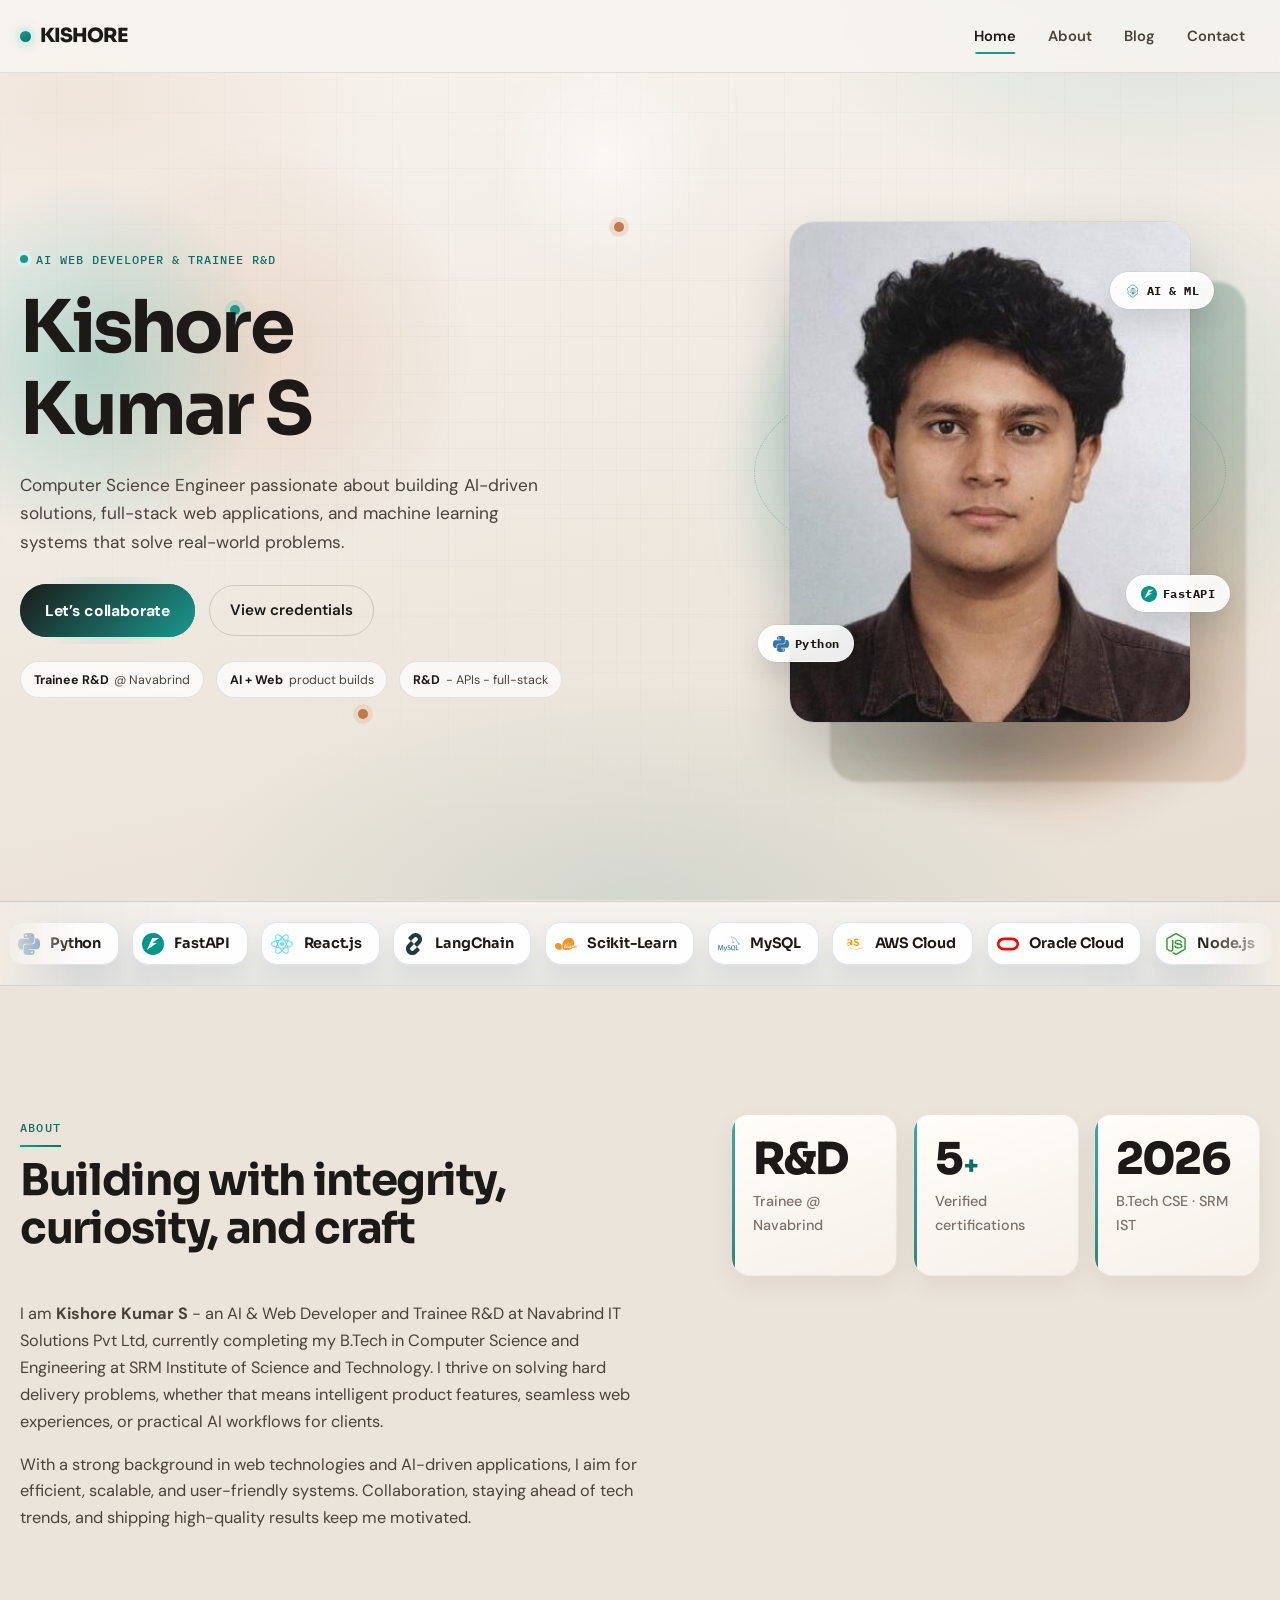
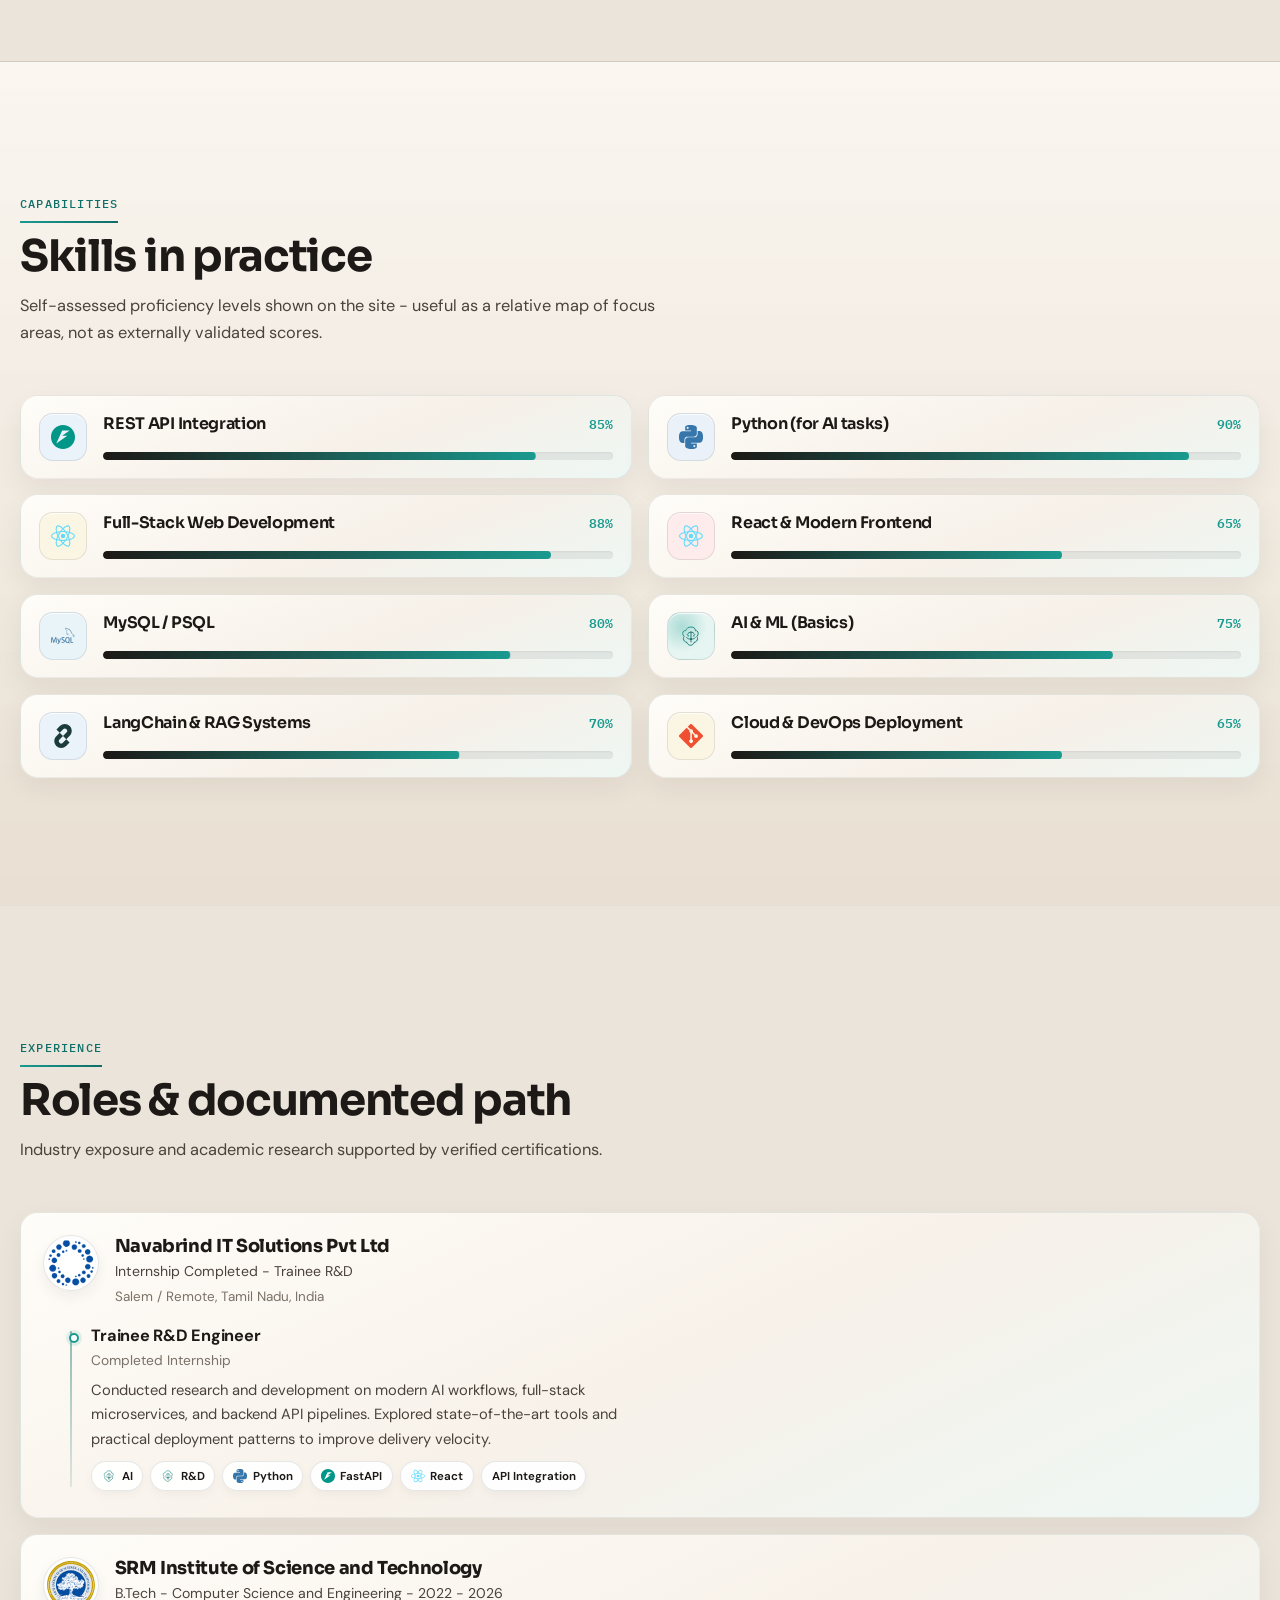
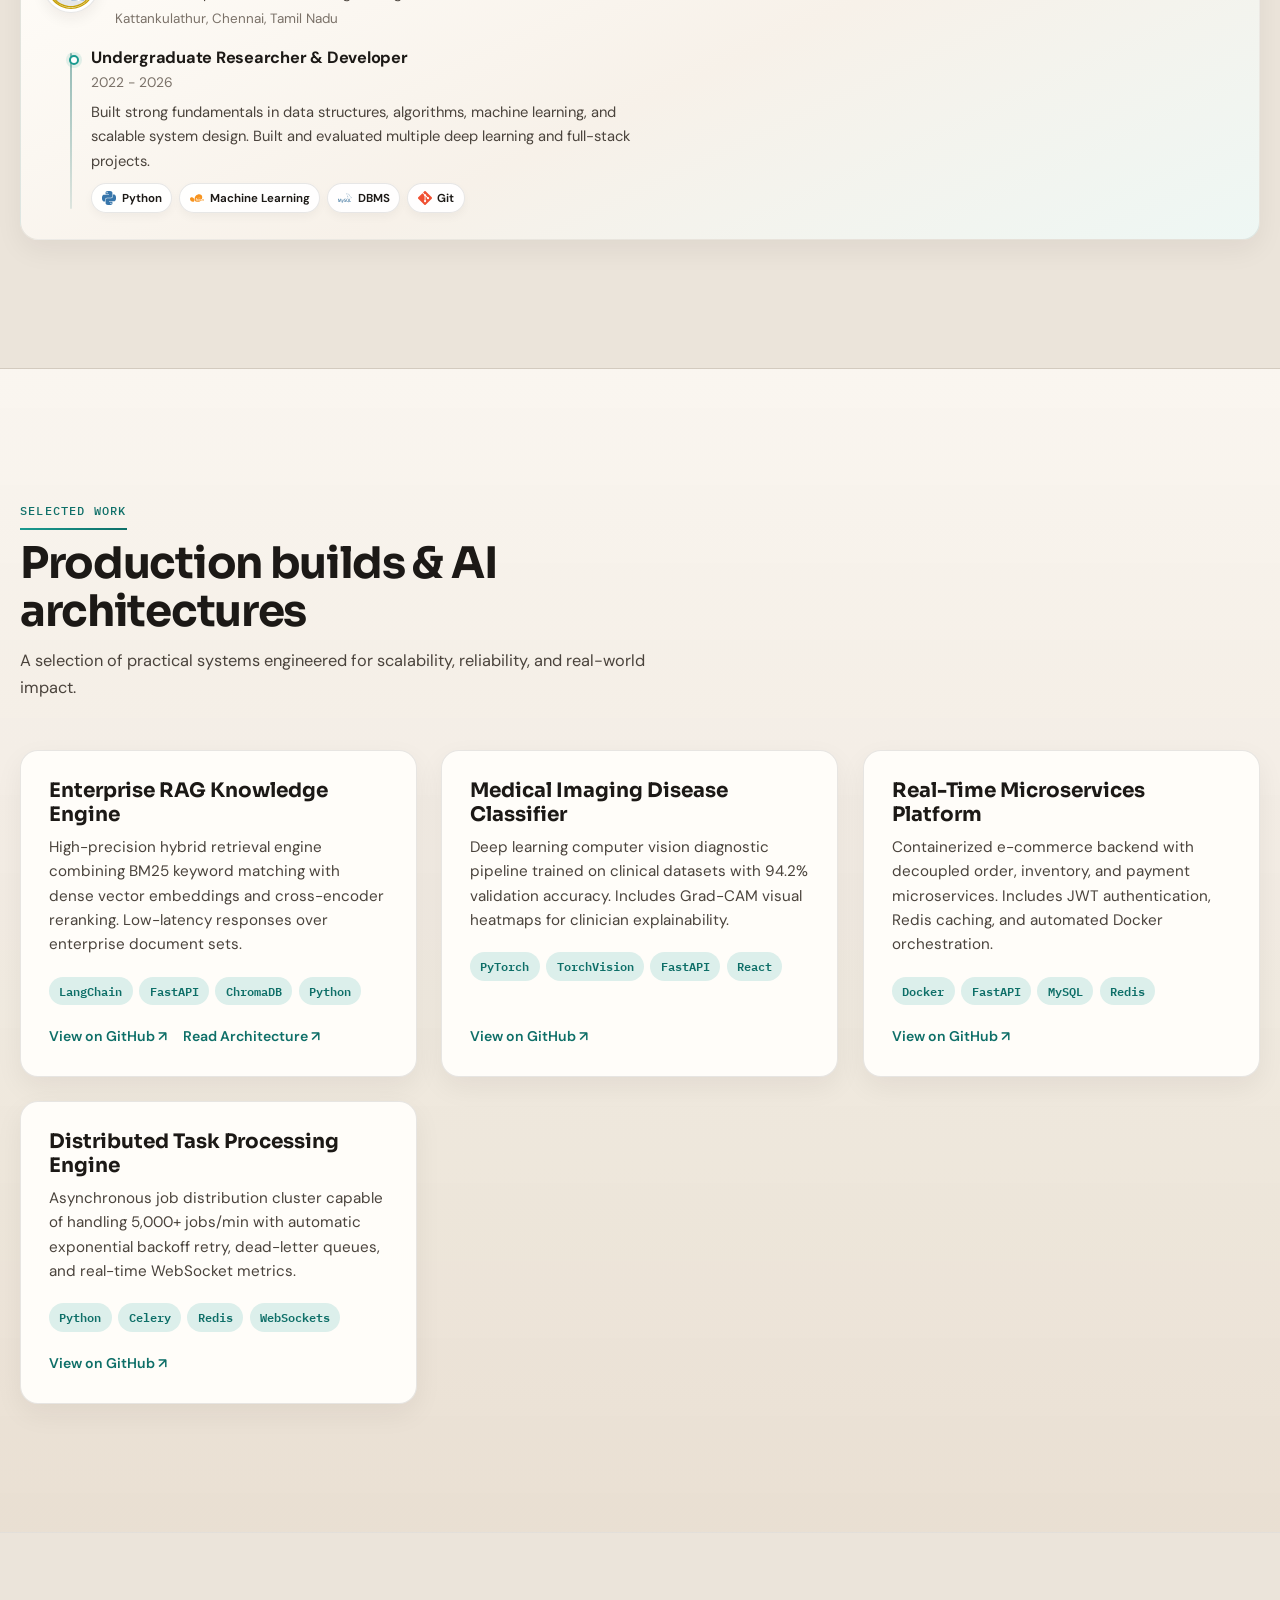
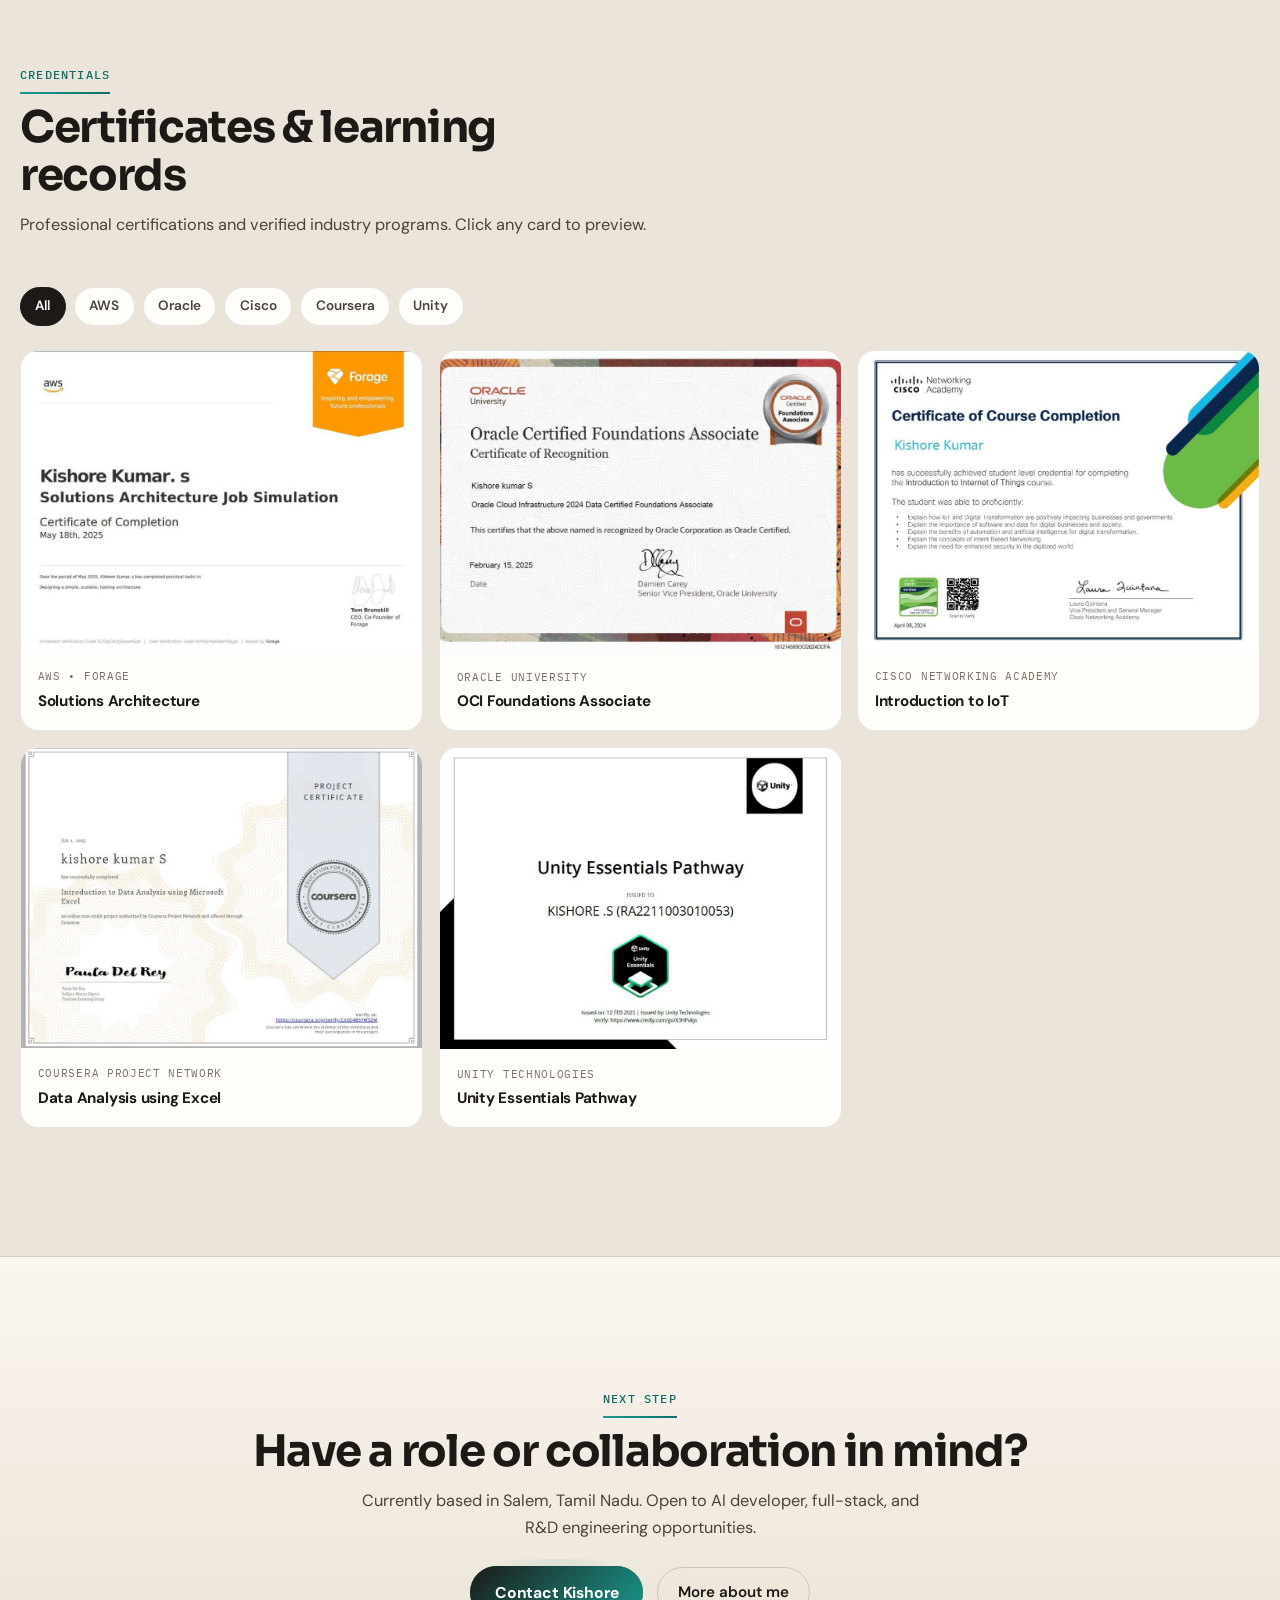
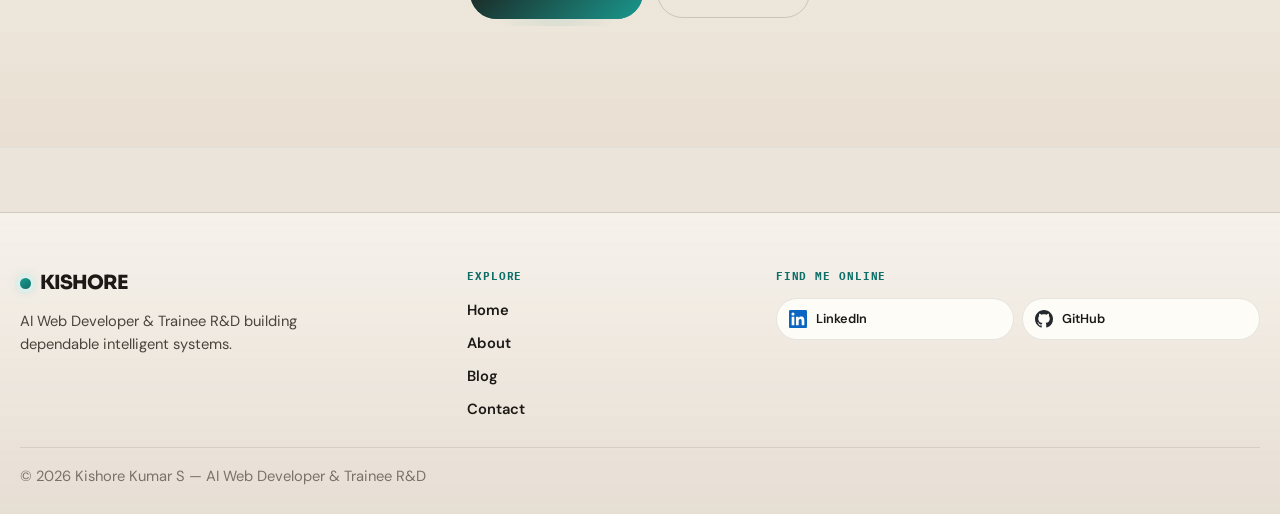
==== commit e3ee8a70: "Add article publishing and fix certificate/modal rendering bugs - Add a backend-powered "Add Article" ====
--- a/index.html
+++ b/index.html
@@ -7,8 +7,8 @@
   <link rel="icon" href="img/rfavicon.png" type="image/png">
   <title>Kishore Kumar S - AI Web Developer &amp; Trainee R&amp;D</title>
   <link href="https://cdn.jsdelivr.net/npm/bootstrap@5.3.3/dist/css/bootstrap.min.css" rel="stylesheet">
-  <link rel="stylesheet" href="assets/css/portfolio.css?v=28">
-  <link rel="stylesheet" href="assets/css/motion.css?v=28">
+  <link rel="stylesheet" href="assets/css/portfolio.css?v=29">
+  <link rel="stylesheet" href="assets/css/motion.css?v=30">
 </head>
 <body>
   <div class="scroll-progress" data-scroll-progress aria-hidden="true"></div>
@@ -517,20 +517,6 @@
       </div>
     </section>
 
-    <!-- CERTIFICATE MODAL -->
-    <div class="modal fade cert-modal" id="certPreviewModal" tabindex="-1" aria-hidden="true">
-      <div class="modal-dialog modal-dialog-centered modal-xl">
-        <div class="modal-content">
-          <div class="modal-header border-0 pb-0 justify-content-end">
-            <button type="button" class="btn-close" data-bs-dismiss="modal" aria-label="Close"></button>
-          </div>
-          <div class="modal-body text-center p-2 p-md-4">
-            <img id="certPreviewImage" src="" alt="" class="img-fluid rounded" style="max-height: 85vh; width: auto; box-shadow: 0 16px 48px rgba(0,0,0,0.35);">
-          </div>
-        </div>
-      </div>
-    </div>
-
     <!-- CTA SECTION -->
     <section class="section section-band">
       <div class="site-wrap text-center" data-reveal style="--order:0">
@@ -588,8 +574,23 @@
     </div>
   </footer>
 
+  <!-- CERTIFICATE MODAL (kept outside <main>/<footer>: both set position:relative + z-index,
+       which traps a nested position:fixed Bootstrap modal behind the backdrop) -->
+  <div class="modal fade cert-modal" id="certPreviewModal" tabindex="-1" aria-hidden="true">
+    <div class="modal-dialog modal-dialog-centered modal-xl">
+      <div class="modal-content">
+        <div class="modal-header border-0 pb-0 justify-content-end">
+          <button type="button" class="btn-close" data-bs-dismiss="modal" aria-label="Close"></button>
+        </div>
+        <div class="modal-body text-center p-2 p-md-4">
+          <img id="certPreviewImage" src="" alt="" class="img-fluid rounded" style="max-height: 85vh; width: auto; box-shadow: 0 16px 48px rgba(0,0,0,0.35);">
+        </div>
+      </div>
+    </div>
+  </div>
+
   <script src="https://cdn.jsdelivr.net/npm/bootstrap@5.3.3/dist/js/bootstrap.bundle.min.js"></script>
-  <script src="assets/js/motion-engine.js?v=25"></script>
+  <script src="assets/js/motion-engine.js?v=29"></script>
   <script>document.getElementById("year").textContent = new Date().getFullYear();</script>
 </body>
 </html>
--- a/assets/css/portfolio.css
+++ b/assets/css/portfolio.css
@@ -3251,6 +3251,41 @@
   color: var(--accent-bright);
 }
 
+/* project-card tag/desc/pill variant (featured + dynamic articles) */
+.project-card__tag {
+  display: inline-block;
+  padding: 0.3rem 0.8rem;
+  border-radius: 999px;
+  background: var(--accent-soft);
+  color: var(--accent);
+  font-size: 0.78rem;
+  font-weight: 600;
+  font-family: var(--font-mono);
+  text-transform: uppercase;
+  letter-spacing: 0.03em;
+}
+.project-card__desc {
+  font-size: 0.95rem;
+  color: var(--ink-soft);
+  line-height: 1.6;
+  margin-bottom: 1.25rem;
+}
+.project-card__stack {
+  display: flex;
+  flex-wrap: wrap;
+  gap: 0.4rem;
+}
+.project-card__pill {
+  display: inline-block;
+  padding: 0.25rem 0.65rem;
+  border-radius: 999px;
+  background: var(--accent-soft);
+  color: var(--accent);
+  font-size: 0.78rem;
+  font-weight: 600;
+  font-family: var(--font-mono);
+}
+
 /* Form Status Banner */
 .contact-status-banner {
   padding: 1rem 1.2rem;
--- a/assets/css/motion.css
+++ b/assets/css/motion.css
@@ -268,12 +268,13 @@
 }
 
 main {
-  animation: page-in 700ms var(--motion-ease) both;
+  /* No fill-mode: holding the transform keyframe breaks position:fixed children (e.g. the cert modal). */
+  animation: page-in 700ms var(--motion-ease);
 }
 
 @keyframes page-in {
   from { opacity: 0; transform: translate3d(0, 10px, 0); }
-  to { opacity: 1; transform: translate3d(0, 0, 0); }
+  to { opacity: 1; transform: none; }
 }
 
 @media (prefers-reduced-motion: reduce) {
